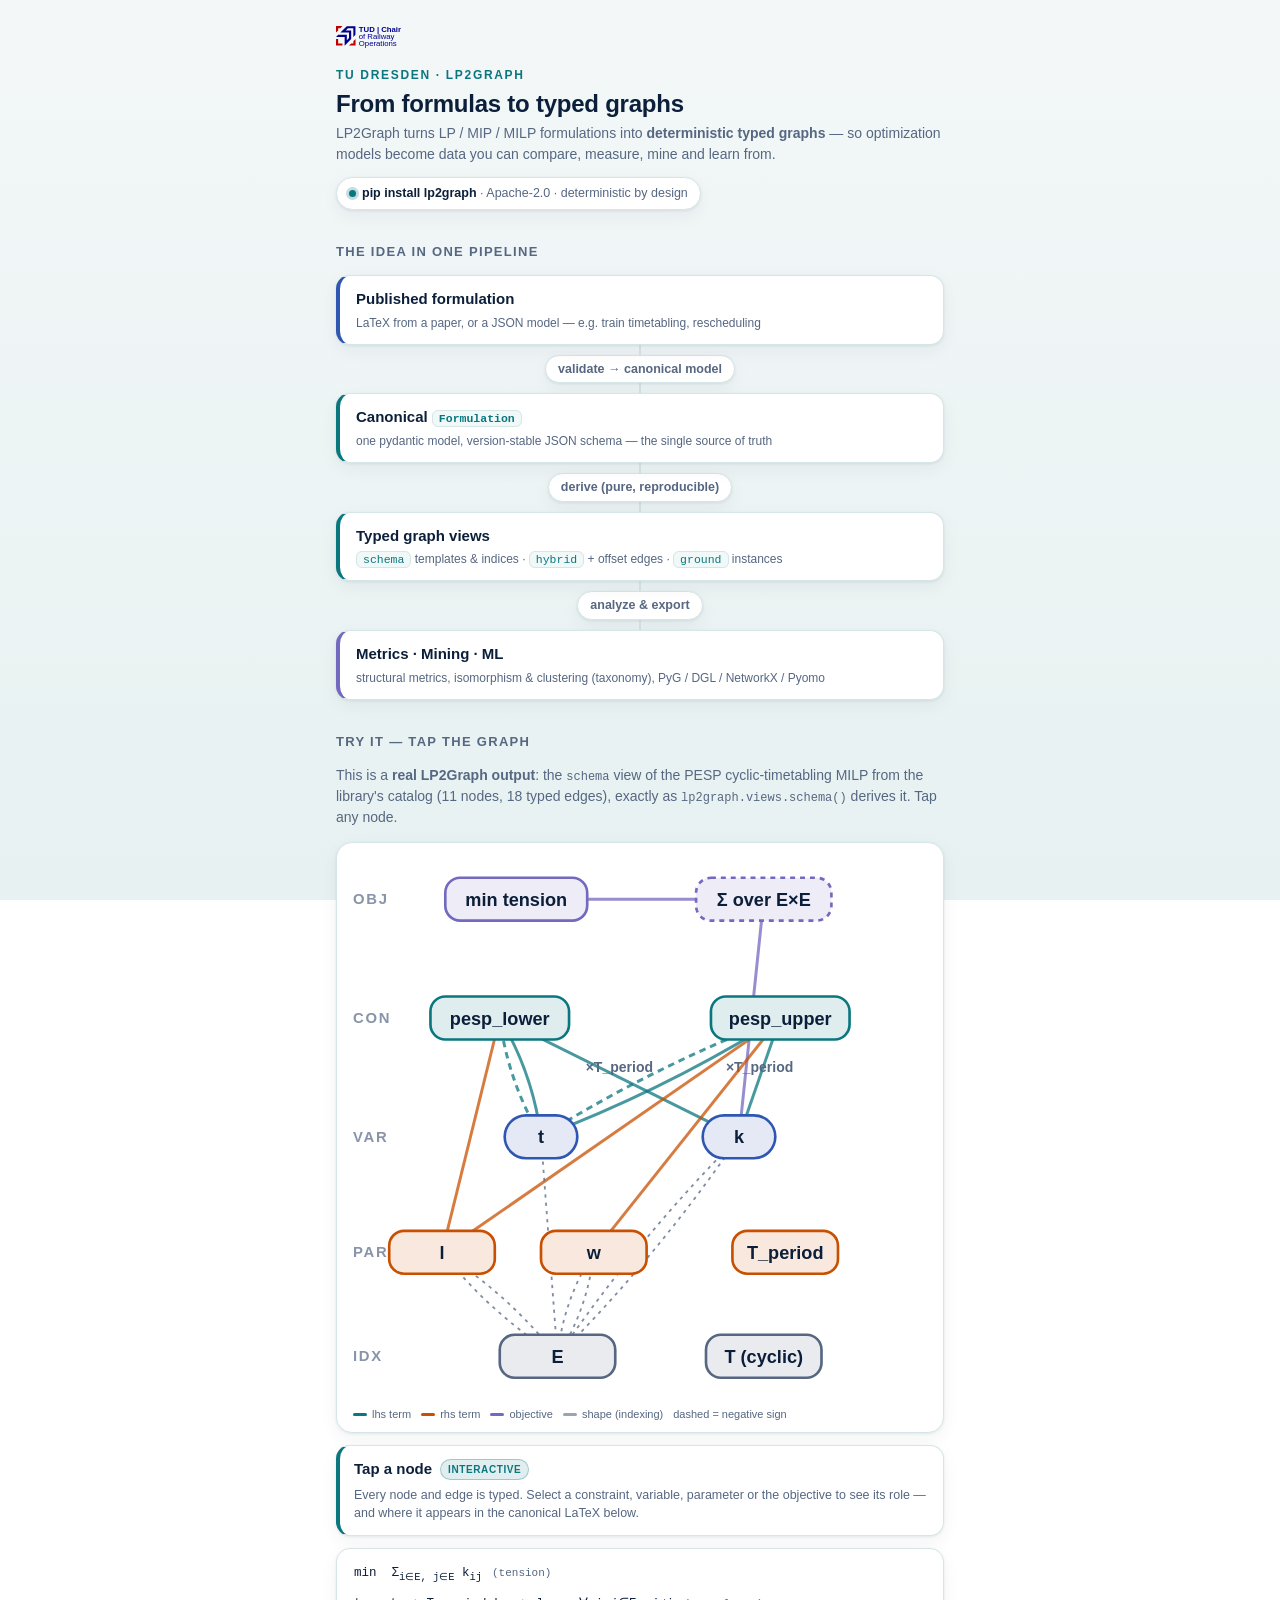
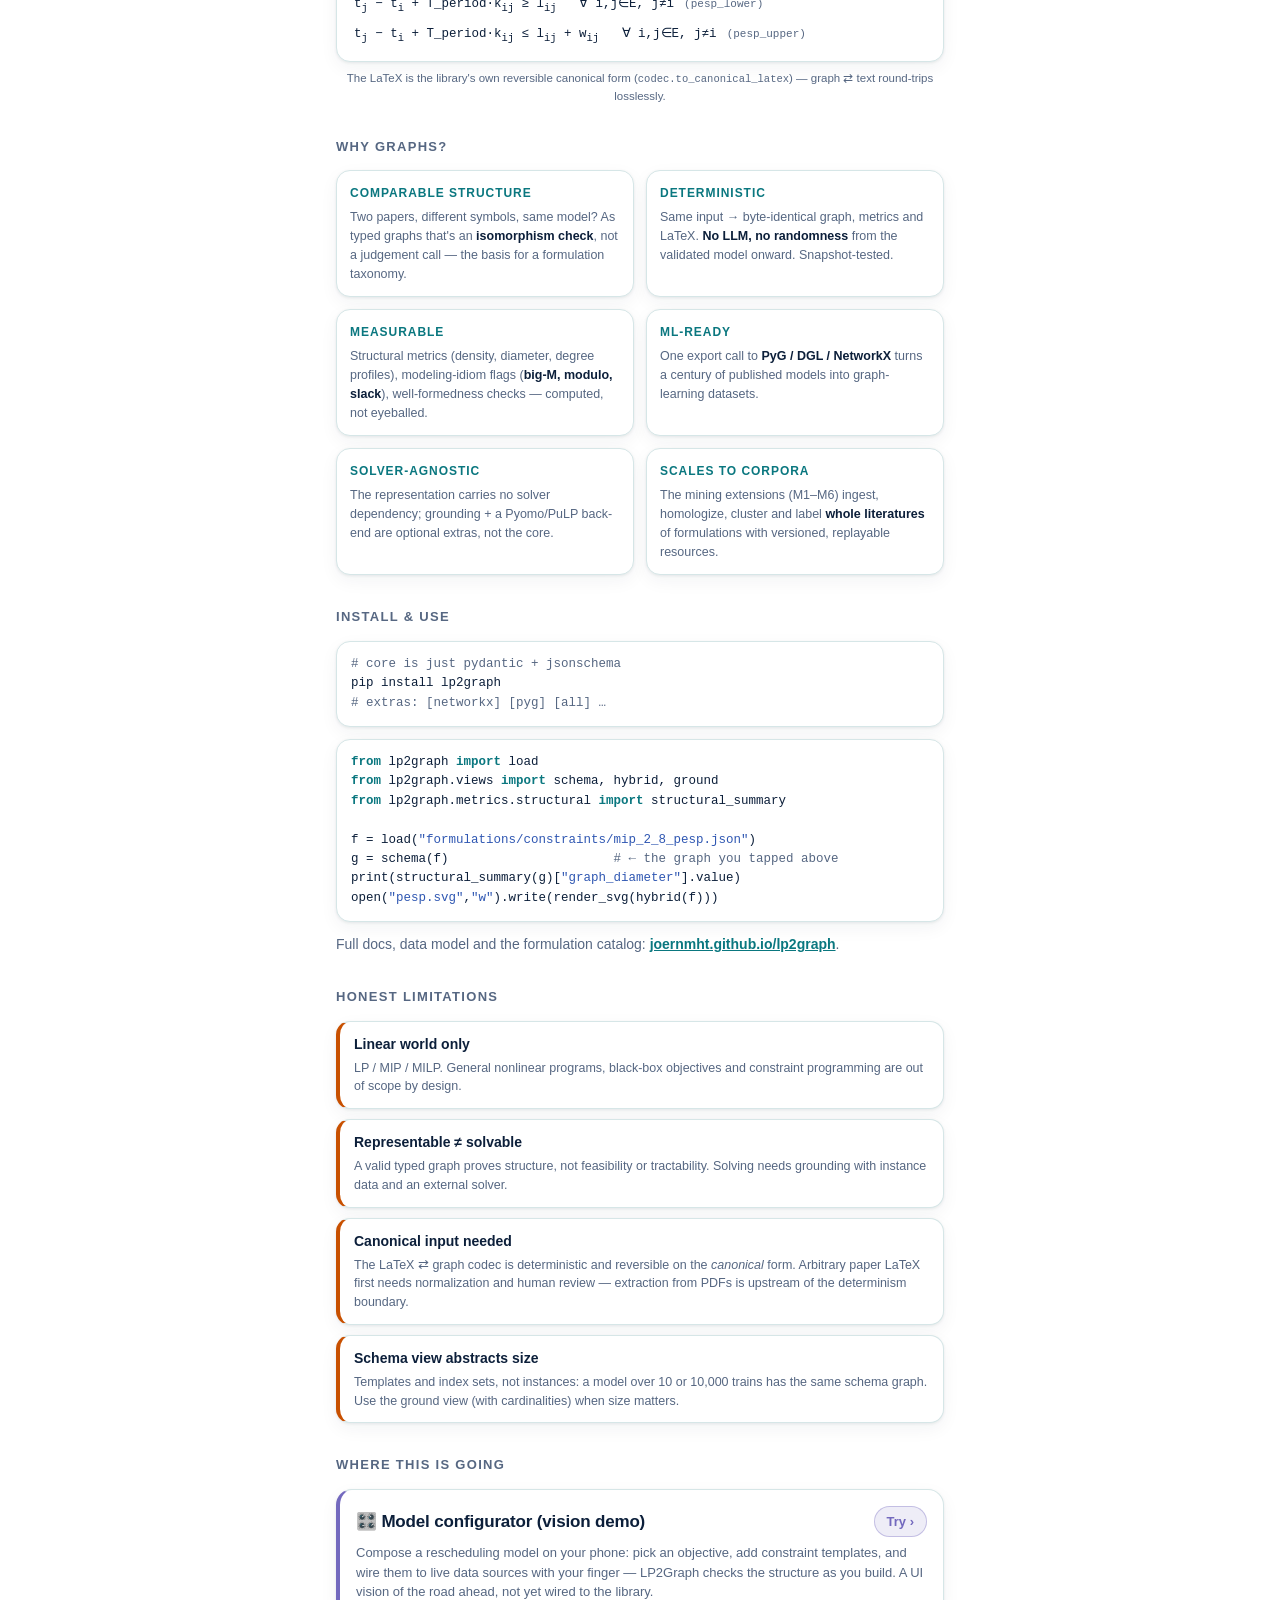
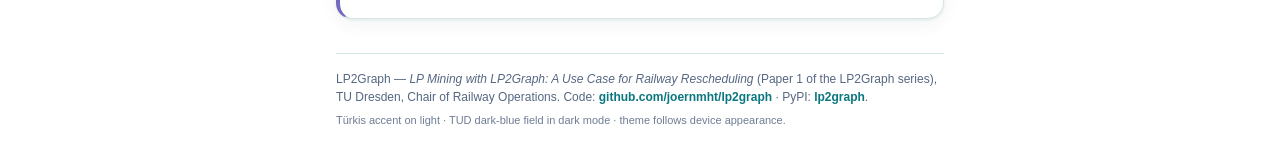
==== docs/demo/index.html @ ed6f0ab0 "docs: mobile demo pages — clickable typed-graph example + configurator vision demo - docs/demo/index" ====
<!DOCTYPE html>
<html lang="en">
<head>
<meta charset="utf-8">
<meta name="viewport" content="width=device-width, initial-scale=1, viewport-fit=cover">
<meta name="color-scheme" content="light dark">
<meta name="theme-color" content="#f3f7f8" media="(prefers-color-scheme: light)">
<meta name="theme-color" content="#00103a" media="(prefers-color-scheme: dark)">
<title>LP2Graph — from formulas to typed graphs</title>
<meta name="description" content="Why represent LP/MILP formulations as typed graphs — a clickable example, install &amp; usage, and honest limitations. TU Dresden, Chair of Railway Operations.">
<style>
  /* TUD Chair of Railway Operations — mobile design system (tud-mobile skill). */
  :root{
    --page1:#f3f7f8; --page2:#e7f1f1;
    --ink:#0c1f3a; --muted:#566782;
    --card:#ffffff; --card2:#f1f8f8; --line:#d6e6e7; --track:#e6f0f0;
    --accent:#0A777F; --accent2:#2F57B2; --good:#0A777F;
    --warn:#C85000; --bad:#D20F41; --tier3:#7369BE;
    --kpi1:#e6f4f4; --kpi2:#eef0fb;
    --shadow:0 1px 3px rgba(12,40,50,.08),0 6px 18px rgba(12,40,50,.05);
  }
  @media (prefers-color-scheme: dark){
    :root{
      --page1:#00103a; --page2:#001a55;
      --ink:#eaf1ff; --muted:#a0b4d8;
      --card:#0c2766; --card2:#10307c; --line:#2a4a92; --track:#001a55;
      --accent:#36b8bf; --accent2:#7aa2ff; --good:#36b8bf;
      --warn:#f0922e; --bad:#ff667e; --tier3:#a98bf0;
      --kpi1:#0c2a6e; --kpi2:#11306f;
      --shadow:0 1px 3px rgba(0,0,0,.4);
    }
    .brandlogo svg text, .brandlogo svg path{fill:#ffffff !important}
  }
  *{box-sizing:border-box;-webkit-tap-highlight-color:transparent}
  html,body{margin:0;padding:0}
  body{
    background:linear-gradient(180deg,var(--page1),var(--page2));
    background-attachment:fixed; color:var(--ink);
    font:16px/1.5 -apple-system,BlinkMacSystemFont,"Segoe UI",Roboto,Helvetica,Arial,sans-serif;
    padding:max(16px,env(safe-area-inset-top)) 16px calc(40px + env(safe-area-inset-bottom));
    max-width:640px;margin:0 auto;-webkit-font-smoothing:antialiased;
  }
  header{margin:6px 0 22px}
  .brandlogo{margin:2px 0 14px}
  .brandlogo svg{height:30px;width:auto;display:block}
  .eyebrow{font-size:12px;letter-spacing:.14em;text-transform:uppercase;color:var(--accent);font-weight:800}
  h1{font-size:24px;line-height:1.2;margin:6px 0 4px;font-weight:800;letter-spacing:-.01em}
  .sub{color:var(--muted);font-size:14px}
  .pill{display:inline-flex;align-items:center;gap:6px;margin-top:12px;background:var(--card);
    border:1px solid var(--line);border-radius:999px;padding:6px 12px;font-size:12.5px;color:var(--muted);box-shadow:var(--shadow)}
  .pill b{color:var(--ink);font-weight:700}
  .dot{width:7px;height:7px;border-radius:50%;background:var(--good);box-shadow:0 0 0 3px color-mix(in srgb,var(--good) 24%,transparent)}
  h2{font-size:13px;letter-spacing:.1em;text-transform:uppercase;color:var(--muted);margin:32px 0 14px;font-weight:700}
  p.lead{font-size:14px;color:var(--muted);margin:0 0 14px}

  /* pipeline flow */
  .flow{display:flex;flex-direction:column}
  .node{background:var(--card);border:1px solid var(--line);border-radius:14px;padding:12px 16px;
    display:flex;align-items:center;justify-content:space-between;gap:12px;box-shadow:var(--shadow);
    position:relative;z-index:2;border-left:4px solid var(--accent)}
  .node.start{border-left-color:var(--accent2)}
  .node.end{border-left-color:var(--tier3)}
  .node .nm{font-weight:700;font-size:15px}
  .node .ns{font-size:12px;color:var(--muted);margin-top:3px}
  .node code{background:var(--card2);border:1px solid var(--line);border-radius:6px;padding:1px 6px;
    font-size:11.5px;color:var(--accent)}
  .conn{position:relative;display:flex;flex-direction:column;align-items:center;gap:7px;padding:10px 0}
  .conn::before{content:"";position:absolute;top:-2px;bottom:-2px;left:50%;transform:translateX(-50%);width:2px;background:var(--line);z-index:0}
  .chip{position:relative;z-index:1;display:inline-flex;align-items:center;gap:6px;background:var(--card);
    border:1px solid var(--line);border-radius:999px;padding:4px 12px;font-size:12.5px;font-weight:700;color:var(--muted);box-shadow:var(--shadow)}

  /* interactive graph */
  .gwrap{background:var(--card);border:1px solid var(--line);border-radius:16px;box-shadow:var(--shadow);padding:10px 6px 4px}
  .gwrap svg{display:block;width:100%;height:auto;touch-action:manipulation}
  .gnode{cursor:pointer}
  .gnode rect,.gnode circle{transition:opacity .15s}
  .gnode text{font:700 11px -apple-system,BlinkMacSystemFont,"Segoe UI",Roboto,sans-serif;fill:var(--ink);pointer-events:none}
  .gedge{fill:none;transition:opacity .15s}
  .glabel{font:700 8.5px -apple-system,sans-serif;fill:var(--muted);pointer-events:none}
  .band{font:800 9px -apple-system,sans-serif;fill:var(--muted);letter-spacing:.12em;opacity:.7}
  .legend{display:flex;flex-wrap:wrap;gap:10px;padding:8px 10px 6px;font-size:11px;color:var(--muted)}
  .legend i{display:inline-block;width:14px;height:3px;border-radius:2px;vertical-align:middle;margin-right:5px}
  .detail{background:var(--card);border:1px solid var(--line);border-left:4px solid var(--accent);
    border-radius:14px;padding:12px 14px;box-shadow:var(--shadow);margin-top:12px;min-height:74px}
  .detail .dt{font-weight:800;font-size:15px;display:flex;gap:8px;align-items:center;flex-wrap:wrap}
  .detail .tag{font-size:10px;font-weight:800;text-transform:uppercase;letter-spacing:.06em;padding:2px 7px;border-radius:999px;
    color:var(--accent);background:color-mix(in srgb,var(--accent) 12%,transparent);border:1px solid color-mix(in srgb,var(--accent) 32%,transparent)}
  .detail .ds{font-size:12.5px;color:var(--muted);margin-top:5px}
  .detail ul{margin:8px 0 0;padding-left:18px;font-size:12px;color:var(--muted)}
  .detail li{margin:2px 0}
  .detail b{color:var(--ink)}

  /* latex block */
  .lx{background:var(--card);border:1px solid var(--line);border-radius:14px;box-shadow:var(--shadow);
    margin-top:12px;padding:10px 0;overflow-x:auto}
  .lx .ln{padding:5px 14px;font:12.5px/1.45 ui-monospace,SFMono-Regular,Menlo,Consolas,monospace;white-space:nowrap;color:var(--ink);
    border-left:3px solid transparent}
  .lx .ln .t{color:var(--muted);font-size:11px;margin-left:10px}
  .lx .ln.hl{background:color-mix(in srgb,var(--accent) 10%,transparent);border-left-color:var(--accent)}
  .hint{font-size:11.5px;color:var(--muted);margin-top:8px;text-align:center}

  /* cards */
  .cards{display:grid;grid-template-columns:1fr 1fr;gap:12px}
  .pcard{background:var(--card);border:1px solid var(--line);border-radius:14px;padding:13px;box-shadow:var(--shadow)}
  .pcard .h{font-size:12px;text-transform:uppercase;letter-spacing:.08em;color:var(--accent);font-weight:700}
  .pcard .s{font-size:12.5px;color:var(--muted);margin-top:6px}
  .pcard .s b{color:var(--ink)}

  /* code */
  pre{background:var(--card);border:1px solid var(--line);border-radius:14px;box-shadow:var(--shadow);
    padding:13px 14px;overflow-x:auto;font:12.5px/1.55 ui-monospace,SFMono-Regular,Menlo,Consolas,monospace;color:var(--ink);margin:0 0 12px}
  pre .c{color:var(--muted)} pre .k{color:var(--accent);font-weight:700} pre .s{color:var(--accent2)}

  /* limitations */
  .lim{background:var(--card);border:1px solid var(--line);border-left:4px solid var(--warn);
    border-radius:14px;padding:12px 14px;box-shadow:var(--shadow);margin-bottom:10px}
  .lim .lt{font-weight:800;font-size:14px}
  .lim .ls{font-size:12.5px;color:var(--muted);margin-top:4px}

  /* app link */
  a.app{display:block;text-decoration:none;color:inherit;background:var(--card);
    border:1px solid var(--line);border-left:4px solid var(--tier3);border-radius:16px;
    padding:16px;box-shadow:var(--shadow);transition:transform .08s ease}
  a.app:active{transform:scale(.985)}
  a.app .ah{display:flex;align-items:center;justify-content:space-between;gap:10px}
  a.app .at{font-size:17px;font-weight:800;letter-spacing:-.01em}
  a.app .go{flex:none;font-size:13px;font-weight:800;color:var(--tier3);
    background:color-mix(in srgb,var(--tier3) 12%,transparent);
    border:1px solid color-mix(in srgb,var(--tier3) 35%,transparent);
    border-radius:999px;padding:5px 12px;white-space:nowrap}
  a.app .as{font-size:13px;color:var(--muted);margin-top:6px}

  footer{margin-top:34px;padding-top:16px;border-top:1px solid var(--line);font-size:12px;color:var(--muted)}
  footer a{color:var(--accent);font-weight:700;text-decoration:none}
  .modenote{font-size:11px;color:var(--muted);margin-top:6px;opacity:.85}
</style>
</head>
<body>
<header>
  <div class="brandlogo" aria-label="TUD — Chair of Railway Operations">
    <svg viewBox="0 0 1014 321" xmlns="http://www.w3.org/2000/svg" role="img"><g transform="translate(-1485 -585)"><text fill="#00008C" font-family="Arial,Arial_MSFontService,sans-serif" font-weight="700" font-size="83" transform="matrix(1 0 0 1 1728.92 690)">TUD | Chair</text><text fill="#00008C" font-family="Arial,Arial_MSFontService,sans-serif" font-weight="400" font-size="83" transform="matrix(1 0 0 1 1728.92 763)">o</text><text fill="#00008C" font-family="Arial,Arial_MSFontService,sans-serif" font-weight="400" font-size="83" transform="matrix(1 0 0 1 1774.75 763)">f</text><text fill="#00008C" font-family="Arial,Arial_MSFontService,sans-serif" font-weight="400" font-size="83" transform="matrix(1 0 0 1 1820.59 763)">Railway </text><text fill="#00008C" font-family="Arial,Arial_MSFontService,sans-serif" font-weight="400" font-size="83" transform="matrix(1 0 0 1 1728.92 837)">Operations</text><path d="M1600.51 630 1693 630 1693 722.49 1670.62 744.874 1670.62 674.888 1670.62 674.888 1670.62 651.685 1670.62 651.685 1647.41 651.685 1612.6 651.685 1589.4 674.876 1589.4 674.888 1647.41 674.888 1647.41 768.077 1577.49 838 1577.49 745.511 1485 745.511 1508.77 721.74 1601.01 721.74 1601.01 779.747 1601.02 779.747 1624.21 756.556 1624.21 721.74 1624.21 698.536 1624.21 698.536 1601.01 698.536 1601.01 698.536 1531.97 698.536Z" fill="#00008C" fill-rule="evenodd"/><path d="M1485 628 1554 628 1530.99 651.345 1508.01 651.345 1508.01 674.655 1485 698Z" fill="#C00000" fill-rule="evenodd"/><path d="M1485 768 1508.01 768 1508.01 813.988 1554 813.988 1554 837 1485 837Z" fill="#C00000" fill-rule="evenodd"/><path d="M1694 768 1694 837 1624 837 1647.32 814.012 1670.65 814.012 1670.65 791.012Z" fill="#C00000" fill-rule="evenodd"/></g></svg>
  </div>
  <div class="eyebrow">TU Dresden · LP2Graph</div>
  <h1>From formulas to typed graphs</h1>
  <div class="sub">LP2Graph turns LP / MIP / MILP formulations into <b>deterministic typed graphs</b> — so optimization models become data you can compare, measure, mine and learn from.</div>
  <div class="pill"><span class="dot"></span><span><b>pip install lp2graph</b> · Apache-2.0 · deterministic by design</span></div>
</header>

<h2>The idea in one pipeline</h2>
<div class="flow">
  <div class="node start"><div><div class="nm">Published formulation</div><div class="ns">LaTeX from a paper, or a JSON model — e.g. train timetabling, rescheduling</div></div></div>
  <div class="conn"><span class="chip">validate → canonical model</span></div>
  <div class="node"><div><div class="nm">Canonical <code>Formulation</code></div><div class="ns">one pydantic model, version-stable JSON schema — the single source of truth</div></div></div>
  <div class="conn"><span class="chip">derive (pure, reproducible)</span></div>
  <div class="node"><div><div class="nm">Typed graph views</div><div class="ns"><code>schema</code> templates &amp; indices · <code>hybrid</code> + offset edges · <code>ground</code> instances</div></div></div>
  <div class="conn"><span class="chip">analyze &amp; export</span></div>
  <div class="node end"><div><div class="nm">Metrics · Mining · ML</div><div class="ns">structural metrics, isomorphism &amp; clustering (taxonomy), PyG / DGL / NetworkX / Pyomo</div></div></div>
</div>

<h2>Try it — tap the graph</h2>
<p class="lead">This is a <b>real LP2Graph output</b>: the <code style="font-size:12px">schema</code> view of the PESP cyclic-timetabling MILP from the library's catalog (11 nodes, 18 typed edges), exactly as <code style="font-size:12px">lp2graph.views.schema()</code> derives it. Tap any node.</p>
<div class="gwrap">
  <svg id="g" viewBox="0 0 360 330" role="img" aria-label="Typed graph of the PESP formulation"></svg>
  <div class="legend">
    <span><i style="background:var(--accent)"></i>lhs term</span>
    <span><i style="background:var(--warn)"></i>rhs term</span>
    <span><i style="background:var(--tier3)"></i>objective</span>
    <span><i style="background:var(--muted);opacity:.6"></i>shape (indexing)</span>
    <span>dashed = negative sign</span>
  </div>
</div>
<div class="detail" id="detail">
  <div class="dt">Tap a node <span class="tag">interactive</span></div>
  <div class="ds">Every node and edge is typed. Select a constraint, variable, parameter or the objective to see its role — and where it appears in the canonical LaTeX below.</div>
</div>
<div class="lx" id="lx"></div>
<div class="hint">The LaTeX is the library's own reversible canonical form (<code style="font-size:10.5px">codec.to_canonical_latex</code>) — graph ⇄ text round-trips losslessly.</div>

<h2>Why graphs?</h2>
<div class="cards">
  <div class="pcard"><div class="h">Comparable structure</div><div class="s">Two papers, different symbols, same model? As typed graphs that's an <b>isomorphism check</b>, not a judgement call — the basis for a formulation taxonomy.</div></div>
  <div class="pcard"><div class="h">Deterministic</div><div class="s">Same input → byte-identical graph, metrics and LaTeX. <b>No LLM, no randomness</b> from the validated model onward. Snapshot-tested.</div></div>
  <div class="pcard"><div class="h">Measurable</div><div class="s">Structural metrics (density, diameter, degree profiles), modeling-idiom flags (<b>big-M, modulo, slack</b>), well-formedness checks — computed, not eyeballed.</div></div>
  <div class="pcard"><div class="h">ML-ready</div><div class="s">One export call to <b>PyG / DGL / NetworkX</b> turns a century of published models into graph-learning datasets.</div></div>
  <div class="pcard"><div class="h">Solver-agnostic</div><div class="s">The representation carries no solver dependency; grounding + a Pyomo/PuLP back-end are optional extras, not the core.</div></div>
  <div class="pcard"><div class="h">Scales to corpora</div><div class="s">The mining extensions (M1–M6) ingest, homologize, cluster and label <b>whole literatures</b> of formulations with versioned, replayable resources.</div></div>
</div>

<h2>Install &amp; use</h2>
<pre><span class="c"># core is just pydantic + jsonschema</span>
pip install lp2graph
<span class="c"># extras: [networkx] [pyg] [all] …</span></pre>
<pre><span class="k">from</span> lp2graph <span class="k">import</span> load
<span class="k">from</span> lp2graph.views <span class="k">import</span> schema, hybrid, ground
<span class="k">from</span> lp2graph.metrics.structural <span class="k">import</span> structural_summary

f = load(<span class="s">"formulations/constraints/mip_2_8_pesp.json"</span>)
g = schema(f)                      <span class="c"># ← the graph you tapped above</span>
print(structural_summary(g)[<span class="s">"graph_diameter"</span>].value)
open(<span class="s">"pesp.svg"</span>,<span class="s">"w"</span>).write(render_svg(hybrid(f)))</pre>
<p class="lead">Full docs, data model and the formulation catalog: <a href="https://joernmht.github.io/lp2graph/" style="color:var(--accent);font-weight:700">joernmht.github.io/lp2graph</a>.</p>

<h2>Honest limitations</h2>
<div class="lim"><div class="lt">Linear world only</div><div class="ls">LP / MIP / MILP. General nonlinear programs, black-box objectives and constraint programming are out of scope by design.</div></div>
<div class="lim"><div class="lt">Representable ≠ solvable</div><div class="ls">A valid typed graph proves structure, not feasibility or tractability. Solving needs grounding with instance data and an external solver.</div></div>
<div class="lim"><div class="lt">Canonical input needed</div><div class="ls">The LaTeX ⇄ graph codec is deterministic and reversible on the <i>canonical</i> form. Arbitrary paper LaTeX first needs normalization and human review — extraction from PDFs is upstream of the determinism boundary.</div></div>
<div class="lim"><div class="lt">Schema view abstracts size</div><div class="ls">Templates and index sets, not instances: a model over 10 or 10,000 trains has the same schema graph. Use the ground view (with cardinalities) when size matters.</div></div>

<h2>Where this is going</h2>
<a class="app" href="configurator.html">
  <div class="ah"><div class="at">🎛️ Model configurator (vision demo)</div><div class="go">Try ›</div></div>
  <div class="as">Compose a rescheduling model on your phone: pick an objective, add constraint templates, and wire them to live data sources with your finger — LP2Graph checks the structure as you build. A UI vision of the road ahead, not yet wired to the library.</div>
</a>

<footer>
  <span>LP2Graph — <i>LP Mining with LP2Graph: A Use Case for Railway Rescheduling</i> (Paper 1 of the LP2Graph series), TU Dresden, Chair of Railway Operations. Code: <a href="https://github.com/joernmht/lp2graph">github.com/joernmht/lp2graph</a> · PyPI: <a href="https://pypi.org/project/lp2graph/">lp2graph</a>.</span>
  <div class="modenote">Türkis accent on light · TUD dark-blue field in dark mode · theme follows device appearance.</div>
</footer>

<script>
(function(){
/* Real lp2graph schema-view graph of formulations/constraints/mip_2_8_pesp.json
   (derived with lp2graph.views.schema — node ids, classes, subtypes and edge
   roles are verbatim library output; only x/y layout is added for display). */
const G = {
 nodes:[
  {id:"objective:0",cls:"objective",sub:"min",lab:"min tension",x:105,y:28,d:"Objective: minimize the sum of period-wrap counters k (timetable tension).",lx:[0]},
  {id:"op:objective:0/obj[0]/sum",cls:"operator",sub:"sum",lab:"Σ over E×E",x:255,y:28,d:"Aggregation operator: the objective sums k over all event pairs (i,j).",lx:[0]},
  {id:"constraint:pesp_lower",cls:"constraint",sub:"modulo",lab:"pesp_lower",x:95,y:100,d:"Lower bound on the cyclic offset: t_j − t_i + T·k_ij ≥ l_ij, ∀ i≠j.",lx:[1]},
  {id:"constraint:pesp_upper",cls:"constraint",sub:"modulo",lab:"pesp_upper",x:265,y:100,d:"Upper bound on the cyclic offset (lower + tolerance window), ∀ i≠j.",lx:[2]},
  {id:"var:t",cls:"variable",sub:"non_negative",lab:"t",x:120,y:172,d:"Event time within the period (primary decision variable, indexed by E).",lx:[1,2]},
  {id:"var:k",cls:"variable",sub:"integer",lab:"k",x:240,y:172,d:"Period wrap counter (auxiliary integer variable, indexed by E×E).",lx:[0,1,2]},
  {id:"param:l",cls:"parameter",sub:"matrix",lab:"l",x:60,y:242,d:"Lower offset target between event pairs (data, E×E matrix).",lx:[1,2]},
  {id:"param:w",cls:"parameter",sub:"matrix",lab:"w",x:152,y:242,d:"Tolerance window width between event pairs (data, E×E matrix).",lx:[2]},
  {id:"param:T_period",cls:"parameter",sub:"scalar",lab:"T_period",x:268,y:242,d:"Period length (scalar data, e.g. 60 min for an hourly timetable).",lx:[1,2]},
  {id:"index:E",cls:"index",sub:"set",lab:"E",x:130,y:305,d:"Index set: events (arrivals/departures) scheduled within the period.",lx:[0,1,2]},
  {id:"index:T",cls:"index",sub:"cyclic",lab:"T (cyclic)",x:255,y:305,d:"Cyclic time index — structural: it marks the period as wrap-around; it appears in the graph, not as a symbol in the LaTeX.",lx:[]}
 ],
 edges:[
  {s:"objective:0",t:"op:objective:0/obj[0]/sum",r:"objective"},
  {s:"op:objective:0/obj[0]/sum",t:"var:k",r:"objective"},
  {s:"constraint:pesp_lower",t:"var:t",r:"lhs",sign:1},
  {s:"constraint:pesp_lower",t:"var:t",r:"lhs",sign:-1},
  {s:"constraint:pesp_lower",t:"var:k",r:"lhs",sign:1,coef:"T_period"},
  {s:"constraint:pesp_lower",t:"param:l",r:"rhs",sign:1},
  {s:"constraint:pesp_upper",t:"var:t",r:"lhs",sign:1},
  {s:"constraint:pesp_upper",t:"var:t",r:"lhs",sign:-1},
  {s:"constraint:pesp_upper",t:"var:k",r:"lhs",sign:1,coef:"T_period"},
  {s:"constraint:pesp_upper",t:"param:l",r:"rhs",sign:1},
  {s:"constraint:pesp_upper",t:"param:w",r:"rhs",sign:1},
  {s:"var:t",t:"index:E",r:"shape"},
  {s:"var:k",t:"index:E",r:"shape"},
  {s:"var:k",t:"index:E",r:"shape"},
  {s:"param:l",t:"index:E",r:"shape"},
  {s:"param:l",t:"index:E",r:"shape"},
  {s:"param:w",t:"index:E",r:"shape"},
  {s:"param:w",t:"index:E",r:"shape"}
 ]
};
const LX = [
 {html:"min&nbsp; Σ<sub>i∈E, j∈E</sub> k<sub>ij</sub>", tag:"tension"},
 {html:"t<sub>j</sub> − t<sub>i</sub> + T_period·k<sub>ij</sub> ≥ l<sub>ij</sub> &nbsp;&nbsp;∀ i,j∈E, j≠i", tag:"pesp_lower"},
 {html:"t<sub>j</sub> − t<sub>i</sub> + T_period·k<sub>ij</sub> ≤ l<sub>ij</sub> + w<sub>ij</sub> &nbsp;&nbsp;∀ i,j∈E, j≠i", tag:"pesp_upper"}
];
const ROLE = {lhs:"var(--accent)", rhs:"var(--warn)", objective:"var(--tier3)", shape:"var(--muted)"};
const CLS  = {objective:"var(--tier3)", operator:"var(--tier3)", constraint:"var(--accent)",
              variable:"var(--accent2)", parameter:"var(--warn)", index:"var(--muted)"};
const W = {objective:86,operator:82,constraint:84,variable:44,parameter:64,index:70};
const svg = document.getElementById('g');
const NS = "http://www.w3.org/2000/svg";
const pos = Object.fromEntries(G.nodes.map(n=>[n.id,n]));
function el(t,a){const e=document.createElementNS(NS,t);for(const k in a)e.setAttribute(k,a[k]);return e;}

/* band labels */
[["OBJ",28],["CON",100],["VAR",172],["PAR",242],["IDX",305]].forEach(([t,y])=>{
  const b=el('text',{x:6,y:y+3,class:'band'});b.textContent=t;svg.appendChild(b);
});

/* edges (parallel edges curved apart) */
const seen={};
const edgeEls=[];
G.edges.forEach(ed=>{
  const key=ed.s+"|"+ed.t, k=(seen[key]=(seen[key]||0)+1);
  const a=pos[ed.s], b=pos[ed.t];
  const mx=(a.x+b.x)/2, my=(a.y+b.y)/2;
  const dx=b.x-a.x, dy=b.y-a.y, L=Math.hypot(dx,dy)||1;
  const n=G.edges.filter(e=>e.s+"|"+e.t===key).length;
  const o=(k-(n+1)/2)*16;
  const cx=mx-dy/L*o, cy=my+dx/L*o;
  const p=el('path',{d:`M${a.x},${a.y} Q${cx},${cy} ${b.x},${b.y}`,class:'gedge',
    stroke:ROLE[ed.r],'stroke-width':ed.r==='shape'?1.1:1.8,
    'stroke-dasharray':ed.sign===-1?'4 3':(ed.r==='shape'?'2 3':'none'),opacity:.75});
  svg.appendChild(p);edgeEls.push({el:p,ed});
  if(ed.coef){const t=el('text',{x:cx,y:cy-3,class:'glabel','text-anchor':'middle'});t.textContent='×'+ed.coef;svg.appendChild(t);}
});

/* nodes */
const nodeEls={};
G.nodes.forEach(n=>{
  const g=el('g',{class:'gnode',tabindex:0,role:'button','aria-label':n.lab});
  const w=W[n.cls]||70,h=26;
  const r=el('rect',{x:n.x-w/2,y:n.y-h/2,width:w,height:h,rx:n.cls==='variable'?13:9,
    fill:'color-mix(in srgb,'+CLS[n.cls]+' 13%, var(--card))',stroke:CLS[n.cls],
    'stroke-width':1.6,'stroke-dasharray':n.cls==='operator'?'3 3':'none'});
  const t=el('text',{x:n.x,y:n.y+4,'text-anchor':'middle'});t.textContent=n.lab;
  g.appendChild(r);g.appendChild(t);svg.appendChild(g);nodeEls[n.id]={g,r,n};
  g.addEventListener('click',ev=>{ev.stopPropagation();select(n.id);});
  g.addEventListener('keydown',ev=>{if(ev.key==='Enter'||ev.key===' ')select(n.id);});
});

/* latex block */
const lx=document.getElementById('lx');
lx.innerHTML=LX.map((l,i)=>`<div class="ln" id="lxl${i}">${l.html}<span class="t">(${l.tag})</span></div>`).join('');

const detail=document.getElementById('detail');
let cur=null;
function select(id){
  if(cur===id){return clear();}
  cur=id;const n=pos[id];
  for(const nid in nodeEls){nodeEls[nid].g.style.opacity=(nid===id)?1:0.35;nodeEls[nid].r.setAttribute('stroke-width',nid===id?3:1.6);}
  edgeEls.forEach(({el,ed})=>{const on=(ed.s===id||ed.t===id);el.style.opacity=on?1:0.12;el.setAttribute('stroke-width',on?(ed.r==='shape'?1.8:2.6):(ed.r==='shape'?1.1:1.8));});
  const inc=G.edges.filter(e=>e.s===id||e.t===id);
  const li=inc.map(e=>{
    const other=e.s===id?e.t:e.s, dir=e.s===id?'→':'←';
    const bits=[e.r]; if(e.sign===-1)bits.push('sign −'); if(e.coef)bits.push('coef '+e.coef);
    return `<li>${dir} <b>${pos[other].lab}</b> <span>(${bits.join(', ')})</span></li>`;}).join('');
  detail.style.borderLeftColor=CLS[n.cls];
  detail.innerHTML=`<div class="dt">${n.lab} <span class="tag" style="color:${CLS[n.cls]};border-color:color-mix(in srgb,${CLS[n.cls]} 32%,transparent);background:color-mix(in srgb,${CLS[n.cls]} 12%,transparent)">${n.cls} · ${n.sub}</span></div>
    <div class="ds">${n.d}</div><ul>${li}</ul>`;
  LX.forEach((_,i)=>document.getElementById('lxl'+i).classList.toggle('hl',n.lx.includes(i)));
}
function clear(){cur=null;
  for(const nid in nodeEls){nodeEls[nid].g.style.opacity=1;nodeEls[nid].r.setAttribute('stroke-width',1.6);}
  edgeEls.forEach(({el,ed})=>{el.style.opacity=.75;el.setAttribute('stroke-width',ed.r==='shape'?1.1:1.8);});
  LX.forEach((_,i)=>document.getElementById('lxl'+i).classList.remove('hl'));
  detail.style.borderLeftColor='var(--accent)';
  detail.innerHTML=`<div class="dt">Tap a node <span class="tag">interactive</span></div>
   <div class="ds">Every node and edge is typed. Select a constraint, variable, parameter or the objective to see its role — and where it appears in the canonical LaTeX below.</div>`;
}
svg.addEventListener('click',clear);
})();
</script>
</body>
</html>
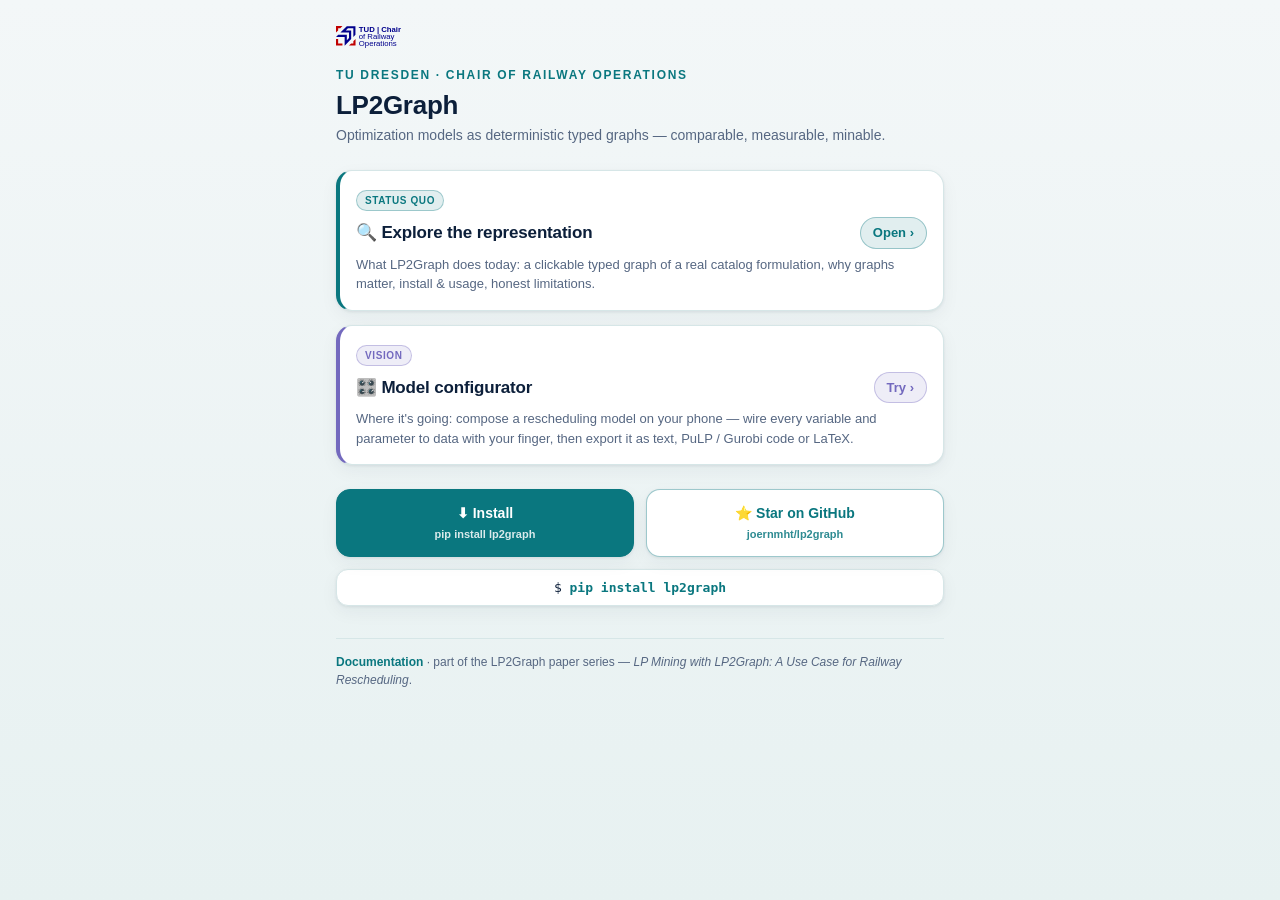
==== commit 414fe309: "docs(demo): landing hub, soft-fit wiring, model export (desc/PuLP/Gurobi/LaTeX) - docs/demo/index.ht" ====
--- a/docs/demo/index.html
+++ b/docs/demo/index.html
@@ -6,27 +6,22 @@
 <meta name="color-scheme" content="light dark">
 <meta name="theme-color" content="#f3f7f8" media="(prefers-color-scheme: light)">
 <meta name="theme-color" content="#00103a" media="(prefers-color-scheme: dark)">
-<title>LP2Graph — from formulas to typed graphs</title>
-<meta name="description" content="Why represent LP/MILP formulations as typed graphs — a clickable example, install &amp; usage, and honest limitations. TU Dresden, Chair of Railway Operations.">
+<title>LP2Graph — demo</title>
+<meta name="description" content="LP2Graph demo hub: explore the typed-graph representation (status quo) and the model configurator (vision). TU Dresden, Chair of Railway Operations.">
 <style>
-  /* TUD Chair of Railway Operations — mobile design system (tud-mobile skill). */
   :root{
     --page1:#f3f7f8; --page2:#e7f1f1;
     --ink:#0c1f3a; --muted:#566782;
-    --card:#ffffff; --card2:#f1f8f8; --line:#d6e6e7; --track:#e6f0f0;
-    --accent:#0A777F; --accent2:#2F57B2; --good:#0A777F;
-    --warn:#C85000; --bad:#D20F41; --tier3:#7369BE;
-    --kpi1:#e6f4f4; --kpi2:#eef0fb;
+    --card:#ffffff; --line:#d6e6e7;
+    --accent:#0A777F; --accent2:#2F57B2; --tier3:#7369BE; --warn:#C85000;
     --shadow:0 1px 3px rgba(12,40,50,.08),0 6px 18px rgba(12,40,50,.05);
   }
   @media (prefers-color-scheme: dark){
     :root{
       --page1:#00103a; --page2:#001a55;
       --ink:#eaf1ff; --muted:#a0b4d8;
-      --card:#0c2766; --card2:#10307c; --line:#2a4a92; --track:#001a55;
-      --accent:#36b8bf; --accent2:#7aa2ff; --good:#36b8bf;
-      --warn:#f0922e; --bad:#ff667e; --tier3:#a98bf0;
-      --kpi1:#0c2a6e; --kpi2:#11306f;
+      --card:#0c2766; --line:#2a4a92;
+      --accent:#36b8bf; --accent2:#7aa2ff; --tier3:#a98bf0; --warn:#f0922e;
       --shadow:0 1px 3px rgba(0,0,0,.4);
     }
     .brandlogo svg text, .brandlogo svg path{fill:#ffffff !important}
@@ -40,99 +35,46 @@
     padding:max(16px,env(safe-area-inset-top)) 16px calc(40px + env(safe-area-inset-bottom));
     max-width:640px;margin:0 auto;-webkit-font-smoothing:antialiased;
   }
-  header{margin:6px 0 22px}
+  header{margin:6px 0 24px}
   .brandlogo{margin:2px 0 14px}
   .brandlogo svg{height:30px;width:auto;display:block}
   .eyebrow{font-size:12px;letter-spacing:.14em;text-transform:uppercase;color:var(--accent);font-weight:800}
-  h1{font-size:24px;line-height:1.2;margin:6px 0 4px;font-weight:800;letter-spacing:-.01em}
+  h1{font-size:26px;line-height:1.2;margin:6px 0 4px;font-weight:800;letter-spacing:-.01em}
   .sub{color:var(--muted);font-size:14px}
-  .pill{display:inline-flex;align-items:center;gap:6px;margin-top:12px;background:var(--card);
-    border:1px solid var(--line);border-radius:999px;padding:6px 12px;font-size:12.5px;color:var(--muted);box-shadow:var(--shadow)}
-  .pill b{color:var(--ink);font-weight:700}
-  .dot{width:7px;height:7px;border-radius:50%;background:var(--good);box-shadow:0 0 0 3px color-mix(in srgb,var(--good) 24%,transparent)}
-  h2{font-size:13px;letter-spacing:.1em;text-transform:uppercase;color:var(--muted);margin:32px 0 14px;font-weight:700}
-  p.lead{font-size:14px;color:var(--muted);margin:0 0 14px}
 
-  /* pipeline flow */
-  .flow{display:flex;flex-direction:column}
-  .node{background:var(--card);border:1px solid var(--line);border-radius:14px;padding:12px 16px;
-    display:flex;align-items:center;justify-content:space-between;gap:12px;box-shadow:var(--shadow);
-    position:relative;z-index:2;border-left:4px solid var(--accent)}
-  .node.start{border-left-color:var(--accent2)}
-  .node.end{border-left-color:var(--tier3)}
-  .node .nm{font-weight:700;font-size:15px}
-  .node .ns{font-size:12px;color:var(--muted);margin-top:3px}
-  .node code{background:var(--card2);border:1px solid var(--line);border-radius:6px;padding:1px 6px;
-    font-size:11.5px;color:var(--accent)}
-  .conn{position:relative;display:flex;flex-direction:column;align-items:center;gap:7px;padding:10px 0}
-  .conn::before{content:"";position:absolute;top:-2px;bottom:-2px;left:50%;transform:translateX(-50%);width:2px;background:var(--line);z-index:0}
-  .chip{position:relative;z-index:1;display:inline-flex;align-items:center;gap:6px;background:var(--card);
-    border:1px solid var(--line);border-radius:999px;padding:4px 12px;font-size:12.5px;font-weight:700;color:var(--muted);box-shadow:var(--shadow)}
-
-  /* interactive graph */
-  .gwrap{background:var(--card);border:1px solid var(--line);border-radius:16px;box-shadow:var(--shadow);padding:10px 6px 4px}
-  .gwrap svg{display:block;width:100%;height:auto;touch-action:manipulation}
-  .gnode{cursor:pointer}
-  .gnode rect,.gnode circle{transition:opacity .15s}
-  .gnode text{font:700 11px -apple-system,BlinkMacSystemFont,"Segoe UI",Roboto,sans-serif;fill:var(--ink);pointer-events:none}
-  .gedge{fill:none;transition:opacity .15s}
-  .glabel{font:700 8.5px -apple-system,sans-serif;fill:var(--muted);pointer-events:none}
-  .band{font:800 9px -apple-system,sans-serif;fill:var(--muted);letter-spacing:.12em;opacity:.7}
-  .legend{display:flex;flex-wrap:wrap;gap:10px;padding:8px 10px 6px;font-size:11px;color:var(--muted)}
-  .legend i{display:inline-block;width:14px;height:3px;border-radius:2px;vertical-align:middle;margin-right:5px}
-  .detail{background:var(--card);border:1px solid var(--line);border-left:4px solid var(--accent);
-    border-radius:14px;padding:12px 14px;box-shadow:var(--shadow);margin-top:12px;min-height:74px}
-  .detail .dt{font-weight:800;font-size:15px;display:flex;gap:8px;align-items:center;flex-wrap:wrap}
-  .detail .tag{font-size:10px;font-weight:800;text-transform:uppercase;letter-spacing:.06em;padding:2px 7px;border-radius:999px;
-    color:var(--accent);background:color-mix(in srgb,var(--accent) 12%,transparent);border:1px solid color-mix(in srgb,var(--accent) 32%,transparent)}
-  .detail .ds{font-size:12.5px;color:var(--muted);margin-top:5px}
-  .detail ul{margin:8px 0 0;padding-left:18px;font-size:12px;color:var(--muted)}
-  .detail li{margin:2px 0}
-  .detail b{color:var(--ink)}
-
-  /* latex block */
-  .lx{background:var(--card);border:1px solid var(--line);border-radius:14px;box-shadow:var(--shadow);
-    margin-top:12px;padding:10px 0;overflow-x:auto}
-  .lx .ln{padding:5px 14px;font:12.5px/1.45 ui-monospace,SFMono-Regular,Menlo,Consolas,monospace;white-space:nowrap;color:var(--ink);
-    border-left:3px solid transparent}
-  .lx .ln .t{color:var(--muted);font-size:11px;margin-left:10px}
-  .lx .ln.hl{background:color-mix(in srgb,var(--accent) 10%,transparent);border-left-color:var(--accent)}
-  .hint{font-size:11.5px;color:var(--muted);margin-top:8px;text-align:center}
-
-  /* cards */
-  .cards{display:grid;grid-template-columns:1fr 1fr;gap:12px}
-  .pcard{background:var(--card);border:1px solid var(--line);border-radius:14px;padding:13px;box-shadow:var(--shadow)}
-  .pcard .h{font-size:12px;text-transform:uppercase;letter-spacing:.08em;color:var(--accent);font-weight:700}
-  .pcard .s{font-size:12.5px;color:var(--muted);margin-top:6px}
-  .pcard .s b{color:var(--ink)}
-
-  /* code */
-  pre{background:var(--card);border:1px solid var(--line);border-radius:14px;box-shadow:var(--shadow);
-    padding:13px 14px;overflow-x:auto;font:12.5px/1.55 ui-monospace,SFMono-Regular,Menlo,Consolas,monospace;color:var(--ink);margin:0 0 12px}
-  pre .c{color:var(--muted)} pre .k{color:var(--accent);font-weight:700} pre .s{color:var(--accent2)}
-
-  /* limitations */
-  .lim{background:var(--card);border:1px solid var(--line);border-left:4px solid var(--warn);
-    border-radius:14px;padding:12px 14px;box-shadow:var(--shadow);margin-bottom:10px}
-  .lim .lt{font-weight:800;font-size:14px}
-  .lim .ls{font-size:12.5px;color:var(--muted);margin-top:4px}
-
-  /* app link */
+  .apps{display:flex;flex-direction:column;gap:14px;margin-top:22px}
   a.app{display:block;text-decoration:none;color:inherit;background:var(--card);
-    border:1px solid var(--line);border-left:4px solid var(--tier3);border-radius:16px;
+    border:1px solid var(--line);border-left:4px solid var(--accent);border-radius:16px;
     padding:16px;box-shadow:var(--shadow);transition:transform .08s ease}
   a.app:active{transform:scale(.985)}
   a.app .ah{display:flex;align-items:center;justify-content:space-between;gap:10px}
   a.app .at{font-size:17px;font-weight:800;letter-spacing:-.01em}
-  a.app .go{flex:none;font-size:13px;font-weight:800;color:var(--tier3);
-    background:color-mix(in srgb,var(--tier3) 12%,transparent);
-    border:1px solid color-mix(in srgb,var(--tier3) 35%,transparent);
+  a.app .go{flex:none;font-size:13px;font-weight:800;color:var(--accent);
+    background:color-mix(in srgb,var(--accent) 12%,transparent);
+    border:1px solid color-mix(in srgb,var(--accent) 35%,transparent);
     border-radius:999px;padding:5px 12px;white-space:nowrap}
   a.app .as{font-size:13px;color:var(--muted);margin-top:6px}
+  a.app .tag{display:inline-block;font-size:10px;font-weight:800;text-transform:uppercase;letter-spacing:.06em;
+    padding:2px 8px;border-radius:999px;margin-bottom:6px;color:var(--accent);
+    background:color-mix(in srgb,var(--accent) 12%,transparent);
+    border:1px solid color-mix(in srgb,var(--accent) 32%,transparent)}
+  a.app.alt{border-left-color:var(--tier3)}
+  a.app.alt .go,a.app.alt .tag{color:var(--tier3);background:color-mix(in srgb,var(--tier3) 12%,transparent);
+    border-color:color-mix(in srgb,var(--tier3) 35%,transparent)}
 
-  footer{margin-top:34px;padding-top:16px;border-top:1px solid var(--line);font-size:12px;color:var(--muted)}
+  .cta{display:grid;grid-template-columns:1fr 1fr;gap:12px;margin-top:24px}
+  a.btn{display:block;text-align:center;text-decoration:none;font-weight:800;font-size:14px;
+    border-radius:14px;padding:13px 10px;box-shadow:var(--shadow)}
+  a.btn.primary{background:var(--accent);color:#fff;border:1px solid var(--accent)}
+  a.btn.ghost{background:var(--card);color:var(--accent);border:1px solid color-mix(in srgb,var(--accent) 40%,transparent)}
+  a.btn small{display:block;font-weight:600;font-size:11px;opacity:.85;margin-top:2px}
+  .install{margin-top:12px;background:var(--card);border:1px solid var(--line);border-radius:12px;
+    padding:10px 14px;font:13px ui-monospace,SFMono-Regular,Menlo,Consolas,monospace;color:var(--ink);
+    text-align:center;box-shadow:var(--shadow)}
+  .install b{color:var(--accent)}
+
+  footer{margin-top:32px;padding-top:14px;border-top:1px solid var(--line);font-size:12px;color:var(--muted)}
   footer a{color:var(--accent);font-weight:700;text-decoration:none}
-  .modenote{font-size:11px;color:var(--muted);margin-top:6px;opacity:.85}
 </style>
 </head>
 <body>
@@ -140,205 +82,32 @@
   <div class="brandlogo" aria-label="TUD — Chair of Railway Operations">
     <svg viewBox="0 0 1014 321" xmlns="http://www.w3.org/2000/svg" role="img"><g transform="translate(-1485 -585)"><text fill="#00008C" font-family="Arial,Arial_MSFontService,sans-serif" font-weight="700" font-size="83" transform="matrix(1 0 0 1 1728.92 690)">TUD | Chair</text><text fill="#00008C" font-family="Arial,Arial_MSFontService,sans-serif" font-weight="400" font-size="83" transform="matrix(1 0 0 1 1728.92 763)">o</text><text fill="#00008C" font-family="Arial,Arial_MSFontService,sans-serif" font-weight="400" font-size="83" transform="matrix(1 0 0 1 1774.75 763)">f</text><text fill="#00008C" font-family="Arial,Arial_MSFontService,sans-serif" font-weight="400" font-size="83" transform="matrix(1 0 0 1 1820.59 763)">Railway </text><text fill="#00008C" font-family="Arial,Arial_MSFontService,sans-serif" font-weight="400" font-size="83" transform="matrix(1 0 0 1 1728.92 837)">Operations</text><path d="M1600.51 630 1693 630 1693 722.49 1670.62 744.874 1670.62 674.888 1670.62 674.888 1670.62 651.685 1670.62 651.685 1647.41 651.685 1612.6 651.685 1589.4 674.876 1589.4 674.888 1647.41 674.888 1647.41 768.077 1577.49 838 1577.49 745.511 1485 745.511 1508.77 721.74 1601.01 721.74 1601.01 779.747 1601.02 779.747 1624.21 756.556 1624.21 721.74 1624.21 698.536 1624.21 698.536 1601.01 698.536 1601.01 698.536 1531.97 698.536Z" fill="#00008C" fill-rule="evenodd"/><path d="M1485 628 1554 628 1530.99 651.345 1508.01 651.345 1508.01 674.655 1485 698Z" fill="#C00000" fill-rule="evenodd"/><path d="M1485 768 1508.01 768 1508.01 813.988 1554 813.988 1554 837 1485 837Z" fill="#C00000" fill-rule="evenodd"/><path d="M1694 768 1694 837 1624 837 1647.32 814.012 1670.65 814.012 1670.65 791.012Z" fill="#C00000" fill-rule="evenodd"/></g></svg>
   </div>
-  <div class="eyebrow">TU Dresden · LP2Graph</div>
-  <h1>From formulas to typed graphs</h1>
-  <div class="sub">LP2Graph turns LP / MIP / MILP formulations into <b>deterministic typed graphs</b> — so optimization models become data you can compare, measure, mine and learn from.</div>
-  <div class="pill"><span class="dot"></span><span><b>pip install lp2graph</b> · Apache-2.0 · deterministic by design</span></div>
+  <div class="eyebrow">TU Dresden · Chair of Railway Operations</div>
+  <h1>LP2Graph</h1>
+  <div class="sub">Optimization models as deterministic typed graphs — comparable, measurable, minable.</div>
 </header>
 
-<h2>The idea in one pipeline</h2>
-<div class="flow">
-  <div class="node start"><div><div class="nm">Published formulation</div><div class="ns">LaTeX from a paper, or a JSON model — e.g. train timetabling, rescheduling</div></div></div>
-  <div class="conn"><span class="chip">validate → canonical model</span></div>
-  <div class="node"><div><div class="nm">Canonical <code>Formulation</code></div><div class="ns">one pydantic model, version-stable JSON schema — the single source of truth</div></div></div>
-  <div class="conn"><span class="chip">derive (pure, reproducible)</span></div>
-  <div class="node"><div><div class="nm">Typed graph views</div><div class="ns"><code>schema</code> templates &amp; indices · <code>hybrid</code> + offset edges · <code>ground</code> instances</div></div></div>
-  <div class="conn"><span class="chip">analyze &amp; export</span></div>
-  <div class="node end"><div><div class="nm">Metrics · Mining · ML</div><div class="ns">structural metrics, isomorphism &amp; clustering (taxonomy), PyG / DGL / NetworkX / Pyomo</div></div></div>
+<div class="apps">
+  <a class="app" href="explore.html">
+    <div class="tag">status quo</div>
+    <div class="ah"><div class="at">🔍 Explore the representation</div><div class="go">Open ›</div></div>
+    <div class="as">What LP2Graph does today: a clickable typed graph of a real catalog formulation, why graphs matter, install &amp; usage, honest limitations.</div>
+  </a>
+  <a class="app alt" href="configurator.html">
+    <div class="tag">vision</div>
+    <div class="ah"><div class="at">🎛️ Model configurator</div><div class="go">Try ›</div></div>
+    <div class="as">Where it's going: compose a rescheduling model on your phone — wire every variable and parameter to data with your finger, then export it as text, PuLP / Gurobi code or LaTeX.</div>
+  </a>
 </div>
 
-<h2>Try it — tap the graph</h2>
-<p class="lead">This is a <b>real LP2Graph output</b>: the <code style="font-size:12px">schema</code> view of the PESP cyclic-timetabling MILP from the library's catalog (11 nodes, 18 typed edges), exactly as <code style="font-size:12px">lp2graph.views.schema()</code> derives it. Tap any node.</p>
-<div class="gwrap">
-  <svg id="g" viewBox="0 0 360 330" role="img" aria-label="Typed graph of the PESP formulation"></svg>
-  <div class="legend">
-    <span><i style="background:var(--accent)"></i>lhs term</span>
-    <span><i style="background:var(--warn)"></i>rhs term</span>
-    <span><i style="background:var(--tier3)"></i>objective</span>
-    <span><i style="background:var(--muted);opacity:.6"></i>shape (indexing)</span>
-    <span>dashed = negative sign</span>
-  </div>
+<div class="cta">
+  <a class="btn primary" href="https://pypi.org/project/lp2graph/">⬇ Install<small>pip install lp2graph</small></a>
+  <a class="btn ghost" href="https://github.com/joernmht/lp2graph">⭐ Star on GitHub<small>joernmht/lp2graph</small></a>
 </div>
-<div class="detail" id="detail">
-  <div class="dt">Tap a node <span class="tag">interactive</span></div>
-  <div class="ds">Every node and edge is typed. Select a constraint, variable, parameter or the objective to see its role — and where it appears in the canonical LaTeX below.</div>
-</div>
-<div class="lx" id="lx"></div>
-<div class="hint">The LaTeX is the library's own reversible canonical form (<code style="font-size:10.5px">codec.to_canonical_latex</code>) — graph ⇄ text round-trips losslessly.</div>
-
-<h2>Why graphs?</h2>
-<div class="cards">
-  <div class="pcard"><div class="h">Comparable structure</div><div class="s">Two papers, different symbols, same model? As typed graphs that's an <b>isomorphism check</b>, not a judgement call — the basis for a formulation taxonomy.</div></div>
-  <div class="pcard"><div class="h">Deterministic</div><div class="s">Same input → byte-identical graph, metrics and LaTeX. <b>No LLM, no randomness</b> from the validated model onward. Snapshot-tested.</div></div>
-  <div class="pcard"><div class="h">Measurable</div><div class="s">Structural metrics (density, diameter, degree profiles), modeling-idiom flags (<b>big-M, modulo, slack</b>), well-formedness checks — computed, not eyeballed.</div></div>
-  <div class="pcard"><div class="h">ML-ready</div><div class="s">One export call to <b>PyG / DGL / NetworkX</b> turns a century of published models into graph-learning datasets.</div></div>
-  <div class="pcard"><div class="h">Solver-agnostic</div><div class="s">The representation carries no solver dependency; grounding + a Pyomo/PuLP back-end are optional extras, not the core.</div></div>
-  <div class="pcard"><div class="h">Scales to corpora</div><div class="s">The mining extensions (M1–M6) ingest, homologize, cluster and label <b>whole literatures</b> of formulations with versioned, replayable resources.</div></div>
-</div>
-
-<h2>Install &amp; use</h2>
-<pre><span class="c"># core is just pydantic + jsonschema</span>
-pip install lp2graph
-<span class="c"># extras: [networkx] [pyg] [all] …</span></pre>
-<pre><span class="k">from</span> lp2graph <span class="k">import</span> load
-<span class="k">from</span> lp2graph.views <span class="k">import</span> schema, hybrid, ground
-<span class="k">from</span> lp2graph.metrics.structural <span class="k">import</span> structural_summary
-
-f = load(<span class="s">"formulations/constraints/mip_2_8_pesp.json"</span>)
-g = schema(f)                      <span class="c"># ← the graph you tapped above</span>
-print(structural_summary(g)[<span class="s">"graph_diameter"</span>].value)
-open(<span class="s">"pesp.svg"</span>,<span class="s">"w"</span>).write(render_svg(hybrid(f)))</pre>
-<p class="lead">Full docs, data model and the formulation catalog: <a href="https://joernmht.github.io/lp2graph/" style="color:var(--accent);font-weight:700">joernmht.github.io/lp2graph</a>.</p>
-
-<h2>Honest limitations</h2>
-<div class="lim"><div class="lt">Linear world only</div><div class="ls">LP / MIP / MILP. General nonlinear programs, black-box objectives and constraint programming are out of scope by design.</div></div>
-<div class="lim"><div class="lt">Representable ≠ solvable</div><div class="ls">A valid typed graph proves structure, not feasibility or tractability. Solving needs grounding with instance data and an external solver.</div></div>
-<div class="lim"><div class="lt">Canonical input needed</div><div class="ls">The LaTeX ⇄ graph codec is deterministic and reversible on the <i>canonical</i> form. Arbitrary paper LaTeX first needs normalization and human review — extraction from PDFs is upstream of the determinism boundary.</div></div>
-<div class="lim"><div class="lt">Schema view abstracts size</div><div class="ls">Templates and index sets, not instances: a model over 10 or 10,000 trains has the same schema graph. Use the ground view (with cardinalities) when size matters.</div></div>
-
-<h2>Where this is going</h2>
-<a class="app" href="configurator.html">
-  <div class="ah"><div class="at">🎛️ Model configurator (vision demo)</div><div class="go">Try ›</div></div>
-  <div class="as">Compose a rescheduling model on your phone: pick an objective, add constraint templates, and wire them to live data sources with your finger — LP2Graph checks the structure as you build. A UI vision of the road ahead, not yet wired to the library.</div>
-</a>
+<div class="install">$ <b>pip install lp2graph</b></div>
 
 <footer>
-  <span>LP2Graph — <i>LP Mining with LP2Graph: A Use Case for Railway Rescheduling</i> (Paper 1 of the LP2Graph series), TU Dresden, Chair of Railway Operations. Code: <a href="https://github.com/joernmht/lp2graph">github.com/joernmht/lp2graph</a> · PyPI: <a href="https://pypi.org/project/lp2graph/">lp2graph</a>.</span>
-  <div class="modenote">Türkis accent on light · TUD dark-blue field in dark mode · theme follows device appearance.</div>
+  <span><a href="https://joernmht.github.io/lp2graph/">Documentation</a> · part of the LP2Graph paper series — <i>LP Mining with LP2Graph: A Use Case for Railway Rescheduling</i>.</span>
 </footer>
-
-<script>
-(function(){
-/* Real lp2graph schema-view graph of formulations/constraints/mip_2_8_pesp.json
-   (derived with lp2graph.views.schema — node ids, classes, subtypes and edge
-   roles are verbatim library output; only x/y layout is added for display). */
-const G = {
- nodes:[
-  {id:"objective:0",cls:"objective",sub:"min",lab:"min tension",x:105,y:28,d:"Objective: minimize the sum of period-wrap counters k (timetable tension).",lx:[0]},
-  {id:"op:objective:0/obj[0]/sum",cls:"operator",sub:"sum",lab:"Σ over E×E",x:255,y:28,d:"Aggregation operator: the objective sums k over all event pairs (i,j).",lx:[0]},
-  {id:"constraint:pesp_lower",cls:"constraint",sub:"modulo",lab:"pesp_lower",x:95,y:100,d:"Lower bound on the cyclic offset: t_j − t_i + T·k_ij ≥ l_ij, ∀ i≠j.",lx:[1]},
-  {id:"constraint:pesp_upper",cls:"constraint",sub:"modulo",lab:"pesp_upper",x:265,y:100,d:"Upper bound on the cyclic offset (lower + tolerance window), ∀ i≠j.",lx:[2]},
-  {id:"var:t",cls:"variable",sub:"non_negative",lab:"t",x:120,y:172,d:"Event time within the period (primary decision variable, indexed by E).",lx:[1,2]},
-  {id:"var:k",cls:"variable",sub:"integer",lab:"k",x:240,y:172,d:"Period wrap counter (auxiliary integer variable, indexed by E×E).",lx:[0,1,2]},
-  {id:"param:l",cls:"parameter",sub:"matrix",lab:"l",x:60,y:242,d:"Lower offset target between event pairs (data, E×E matrix).",lx:[1,2]},
-  {id:"param:w",cls:"parameter",sub:"matrix",lab:"w",x:152,y:242,d:"Tolerance window width between event pairs (data, E×E matrix).",lx:[2]},
-  {id:"param:T_period",cls:"parameter",sub:"scalar",lab:"T_period",x:268,y:242,d:"Period length (scalar data, e.g. 60 min for an hourly timetable).",lx:[1,2]},
-  {id:"index:E",cls:"index",sub:"set",lab:"E",x:130,y:305,d:"Index set: events (arrivals/departures) scheduled within the period.",lx:[0,1,2]},
-  {id:"index:T",cls:"index",sub:"cyclic",lab:"T (cyclic)",x:255,y:305,d:"Cyclic time index — structural: it marks the period as wrap-around; it appears in the graph, not as a symbol in the LaTeX.",lx:[]}
- ],
- edges:[
-  {s:"objective:0",t:"op:objective:0/obj[0]/sum",r:"objective"},
-  {s:"op:objective:0/obj[0]/sum",t:"var:k",r:"objective"},
-  {s:"constraint:pesp_lower",t:"var:t",r:"lhs",sign:1},
-  {s:"constraint:pesp_lower",t:"var:t",r:"lhs",sign:-1},
-  {s:"constraint:pesp_lower",t:"var:k",r:"lhs",sign:1,coef:"T_period"},
-  {s:"constraint:pesp_lower",t:"param:l",r:"rhs",sign:1},
-  {s:"constraint:pesp_upper",t:"var:t",r:"lhs",sign:1},
-  {s:"constraint:pesp_upper",t:"var:t",r:"lhs",sign:-1},
-  {s:"constraint:pesp_upper",t:"var:k",r:"lhs",sign:1,coef:"T_period"},
-  {s:"constraint:pesp_upper",t:"param:l",r:"rhs",sign:1},
-  {s:"constraint:pesp_upper",t:"param:w",r:"rhs",sign:1},
-  {s:"var:t",t:"index:E",r:"shape"},
-  {s:"var:k",t:"index:E",r:"shape"},
-  {s:"var:k",t:"index:E",r:"shape"},
-  {s:"param:l",t:"index:E",r:"shape"},
-  {s:"param:l",t:"index:E",r:"shape"},
-  {s:"param:w",t:"index:E",r:"shape"},
-  {s:"param:w",t:"index:E",r:"shape"}
- ]
-};
-const LX = [
- {html:"min&nbsp; Σ<sub>i∈E, j∈E</sub> k<sub>ij</sub>", tag:"tension"},
- {html:"t<sub>j</sub> − t<sub>i</sub> + T_period·k<sub>ij</sub> ≥ l<sub>ij</sub> &nbsp;&nbsp;∀ i,j∈E, j≠i", tag:"pesp_lower"},
- {html:"t<sub>j</sub> − t<sub>i</sub> + T_period·k<sub>ij</sub> ≤ l<sub>ij</sub> + w<sub>ij</sub> &nbsp;&nbsp;∀ i,j∈E, j≠i", tag:"pesp_upper"}
-];
-const ROLE = {lhs:"var(--accent)", rhs:"var(--warn)", objective:"var(--tier3)", shape:"var(--muted)"};
-const CLS  = {objective:"var(--tier3)", operator:"var(--tier3)", constraint:"var(--accent)",
-              variable:"var(--accent2)", parameter:"var(--warn)", index:"var(--muted)"};
-const W = {objective:86,operator:82,constraint:84,variable:44,parameter:64,index:70};
-const svg = document.getElementById('g');
-const NS = "http://www.w3.org/2000/svg";
-const pos = Object.fromEntries(G.nodes.map(n=>[n.id,n]));
-function el(t,a){const e=document.createElementNS(NS,t);for(const k in a)e.setAttribute(k,a[k]);return e;}
-
-/* band labels */
-[["OBJ",28],["CON",100],["VAR",172],["PAR",242],["IDX",305]].forEach(([t,y])=>{
-  const b=el('text',{x:6,y:y+3,class:'band'});b.textContent=t;svg.appendChild(b);
-});
-
-/* edges (parallel edges curved apart) */
-const seen={};
-const edgeEls=[];
-G.edges.forEach(ed=>{
-  const key=ed.s+"|"+ed.t, k=(seen[key]=(seen[key]||0)+1);
-  const a=pos[ed.s], b=pos[ed.t];
-  const mx=(a.x+b.x)/2, my=(a.y+b.y)/2;
-  const dx=b.x-a.x, dy=b.y-a.y, L=Math.hypot(dx,dy)||1;
-  const n=G.edges.filter(e=>e.s+"|"+e.t===key).length;
-  const o=(k-(n+1)/2)*16;
-  const cx=mx-dy/L*o, cy=my+dx/L*o;
-  const p=el('path',{d:`M${a.x},${a.y} Q${cx},${cy} ${b.x},${b.y}`,class:'gedge',
-    stroke:ROLE[ed.r],'stroke-width':ed.r==='shape'?1.1:1.8,
-    'stroke-dasharray':ed.sign===-1?'4 3':(ed.r==='shape'?'2 3':'none'),opacity:.75});
-  svg.appendChild(p);edgeEls.push({el:p,ed});
-  if(ed.coef){const t=el('text',{x:cx,y:cy-3,class:'glabel','text-anchor':'middle'});t.textContent='×'+ed.coef;svg.appendChild(t);}
-});
-
-/* nodes */
-const nodeEls={};
-G.nodes.forEach(n=>{
-  const g=el('g',{class:'gnode',tabindex:0,role:'button','aria-label':n.lab});
-  const w=W[n.cls]||70,h=26;
-  const r=el('rect',{x:n.x-w/2,y:n.y-h/2,width:w,height:h,rx:n.cls==='variable'?13:9,
-    fill:'color-mix(in srgb,'+CLS[n.cls]+' 13%, var(--card))',stroke:CLS[n.cls],
-    'stroke-width':1.6,'stroke-dasharray':n.cls==='operator'?'3 3':'none'});
-  const t=el('text',{x:n.x,y:n.y+4,'text-anchor':'middle'});t.textContent=n.lab;
-  g.appendChild(r);g.appendChild(t);svg.appendChild(g);nodeEls[n.id]={g,r,n};
-  g.addEventListener('click',ev=>{ev.stopPropagation();select(n.id);});
-  g.addEventListener('keydown',ev=>{if(ev.key==='Enter'||ev.key===' ')select(n.id);});
-});
-
-/* latex block */
-const lx=document.getElementById('lx');
-lx.innerHTML=LX.map((l,i)=>`<div class="ln" id="lxl${i}">${l.html}<span class="t">(${l.tag})</span></div>`).join('');
-
-const detail=document.getElementById('detail');
-let cur=null;
-function select(id){
-  if(cur===id){return clear();}
-  cur=id;const n=pos[id];
-  for(const nid in nodeEls){nodeEls[nid].g.style.opacity=(nid===id)?1:0.35;nodeEls[nid].r.setAttribute('stroke-width',nid===id?3:1.6);}
-  edgeEls.forEach(({el,ed})=>{const on=(ed.s===id||ed.t===id);el.style.opacity=on?1:0.12;el.setAttribute('stroke-width',on?(ed.r==='shape'?1.8:2.6):(ed.r==='shape'?1.1:1.8));});
-  const inc=G.edges.filter(e=>e.s===id||e.t===id);
-  const li=inc.map(e=>{
-    const other=e.s===id?e.t:e.s, dir=e.s===id?'→':'←';
-    const bits=[e.r]; if(e.sign===-1)bits.push('sign −'); if(e.coef)bits.push('coef '+e.coef);
-    return `<li>${dir} <b>${pos[other].lab}</b> <span>(${bits.join(', ')})</span></li>`;}).join('');
-  detail.style.borderLeftColor=CLS[n.cls];
-  detail.innerHTML=`<div class="dt">${n.lab} <span class="tag" style="color:${CLS[n.cls]};border-color:color-mix(in srgb,${CLS[n.cls]} 32%,transparent);background:color-mix(in srgb,${CLS[n.cls]} 12%,transparent)">${n.cls} · ${n.sub}</span></div>
-    <div class="ds">${n.d}</div><ul>${li}</ul>`;
-  LX.forEach((_,i)=>document.getElementById('lxl'+i).classList.toggle('hl',n.lx.includes(i)));
-}
-function clear(){cur=null;
-  for(const nid in nodeEls){nodeEls[nid].g.style.opacity=1;nodeEls[nid].r.setAttribute('stroke-width',1.6);}
-  edgeEls.forEach(({el,ed})=>{el.style.opacity=.75;el.setAttribute('stroke-width',ed.r==='shape'?1.1:1.8);});
-  LX.forEach((_,i)=>document.getElementById('lxl'+i).classList.remove('hl'));
-  detail.style.borderLeftColor='var(--accent)';
-  detail.innerHTML=`<div class="dt">Tap a node <span class="tag">interactive</span></div>
-   <div class="ds">Every node and edge is typed. Select a constraint, variable, parameter or the objective to see its role — and where it appears in the canonical LaTeX below.</div>`;
-}
-svg.addEventListener('click',clear);
-})();
-</script>
 </body>
 </html>
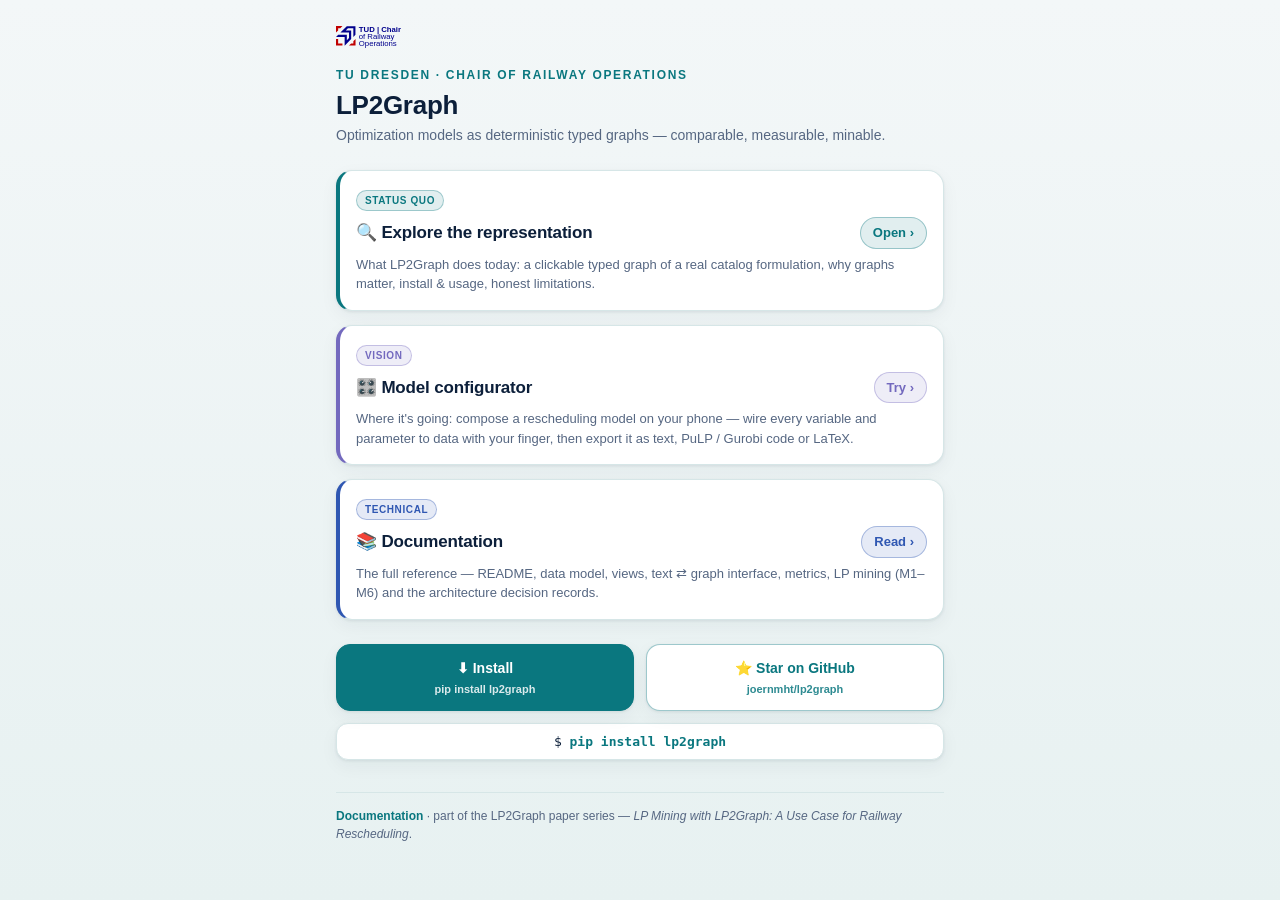
==== commit ee147b92: "docs: landing page becomes site root; technical mkdocs site moves under /docs/ - Pages tree assemble" ====
--- a/docs/demo/index.html
+++ b/docs/demo/index.html
@@ -61,6 +61,9 @@
   a.app.alt{border-left-color:var(--tier3)}
   a.app.alt .go,a.app.alt .tag{color:var(--tier3);background:color-mix(in srgb,var(--tier3) 12%,transparent);
     border-color:color-mix(in srgb,var(--tier3) 35%,transparent)}
+  a.app.doc{border-left-color:var(--accent2)}
+  a.app.doc .go,a.app.doc .tag{color:var(--accent2);background:color-mix(in srgb,var(--accent2) 12%,transparent);
+    border-color:color-mix(in srgb,var(--accent2) 35%,transparent)}
 
   .cta{display:grid;grid-template-columns:1fr 1fr;gap:12px;margin-top:24px}
   a.btn{display:block;text-align:center;text-decoration:none;font-weight:800;font-size:14px;
@@ -98,6 +101,11 @@
     <div class="ah"><div class="at">🎛️ Model configurator</div><div class="go">Try ›</div></div>
     <div class="as">Where it's going: compose a rescheduling model on your phone — wire every variable and parameter to data with your finger, then export it as text, PuLP / Gurobi code or LaTeX.</div>
   </a>
+  <a class="app doc" href="https://joernmht.github.io/lp2graph/docs/">
+    <div class="tag">technical</div>
+    <div class="ah"><div class="at">📚 Documentation</div><div class="go">Read ›</div></div>
+    <div class="as">The full reference — README, data model, views, text ⇄ graph interface, metrics, LP mining (M1–M6) and the architecture decision records.</div>
+  </a>
 </div>
 
 <div class="cta">
@@ -107,7 +115,7 @@
 <div class="install">$ <b>pip install lp2graph</b></div>
 
 <footer>
-  <span><a href="https://joernmht.github.io/lp2graph/">Documentation</a> · part of the LP2Graph paper series — <i>LP Mining with LP2Graph: A Use Case for Railway Rescheduling</i>.</span>
+  <span><a href="https://joernmht.github.io/lp2graph/docs/">Documentation</a> · part of the LP2Graph paper series — <i>LP Mining with LP2Graph: A Use Case for Railway Rescheduling</i>.</span>
 </footer>
 </body>
 </html>
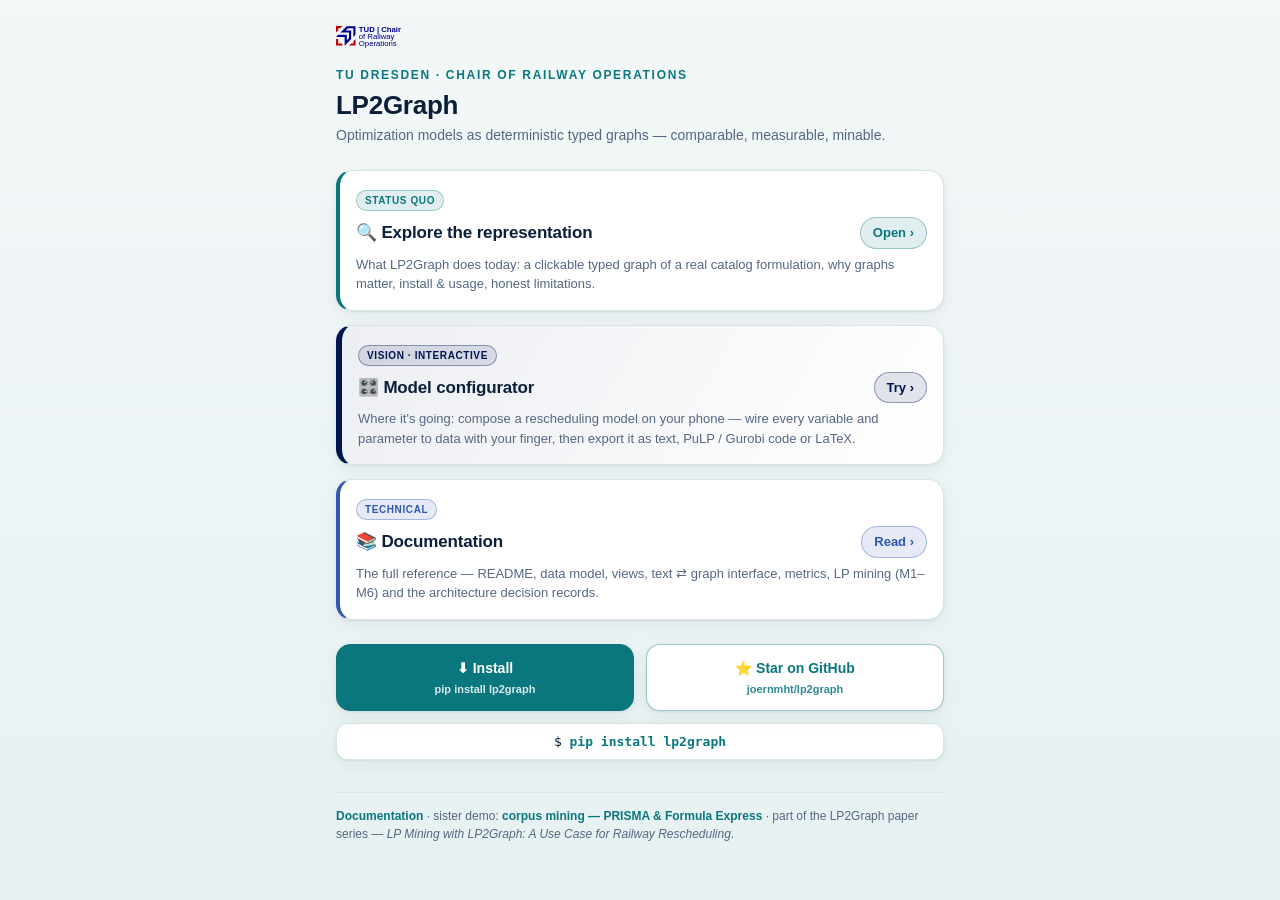
==== commit b845af2f: "docs(demo): emphasize the configurator + cross-link the corpus demo on every page - configurator car" ====
--- a/docs/demo/index.html
+++ b/docs/demo/index.html
@@ -58,9 +58,14 @@
     padding:2px 8px;border-radius:999px;margin-bottom:6px;color:var(--accent);
     background:color-mix(in srgb,var(--accent) 12%,transparent);
     border:1px solid color-mix(in srgb,var(--accent) 32%,transparent)}
-  a.app.alt{border-left-color:var(--tier3)}
-  a.app.alt .go,a.app.alt .tag{color:var(--tier3);background:color-mix(in srgb,var(--tier3) 12%,transparent);
-    border-color:color-mix(in srgb,var(--tier3) 35%,transparent)}
+  /* game-like entries stand out: darker (Dunkelblau) in light, orange in dark */
+  a.app.game{--gc:#001450;border-left:6px solid var(--gc);
+    background:linear-gradient(120deg,color-mix(in srgb,var(--gc) 7%,var(--card)),var(--card))}
+  a.app.game .go,a.app.game .tag{color:var(--gc);background:color-mix(in srgb,var(--gc) 11%,transparent);
+    border-color:color-mix(in srgb,var(--gc) 38%,transparent)}
+  @media (prefers-color-scheme: dark){
+    a.app.game{--gc:var(--warn)}
+  }
   a.app.doc{border-left-color:var(--accent2)}
   a.app.doc .go,a.app.doc .tag{color:var(--accent2);background:color-mix(in srgb,var(--accent2) 12%,transparent);
     border-color:color-mix(in srgb,var(--accent2) 35%,transparent)}
@@ -96,8 +101,8 @@
     <div class="ah"><div class="at">🔍 Explore the representation</div><div class="go">Open ›</div></div>
     <div class="as">What LP2Graph does today: a clickable typed graph of a real catalog formulation, why graphs matter, install &amp; usage, honest limitations.</div>
   </a>
-  <a class="app alt" href="configurator.html">
-    <div class="tag">vision</div>
+  <a class="app game" href="configurator.html">
+    <div class="tag">vision · interactive</div>
     <div class="ah"><div class="at">🎛️ Model configurator</div><div class="go">Try ›</div></div>
     <div class="as">Where it's going: compose a rescheduling model on your phone — wire every variable and parameter to data with your finger, then export it as text, PuLP / Gurobi code or LaTeX.</div>
   </a>
@@ -115,7 +120,7 @@
 <div class="install">$ <b>pip install lp2graph</b></div>
 
 <footer>
-  <span><a href="https://joernmht.github.io/lp2graph/docs/">Documentation</a> · part of the LP2Graph paper series — <i>LP Mining with LP2Graph: A Use Case for Railway Rescheduling</i>.</span>
+  <span><a href="https://joernmht.github.io/lp2graph/docs/">Documentation</a> · sister demo: <a href="https://railpmining.joernmaurischat.de/">corpus mining — PRISMA &amp; Formula Express</a> · part of the LP2Graph paper series — <i>LP Mining with LP2Graph: A Use Case for Railway Rescheduling</i>.</span>
 </footer>
 </body>
 </html>
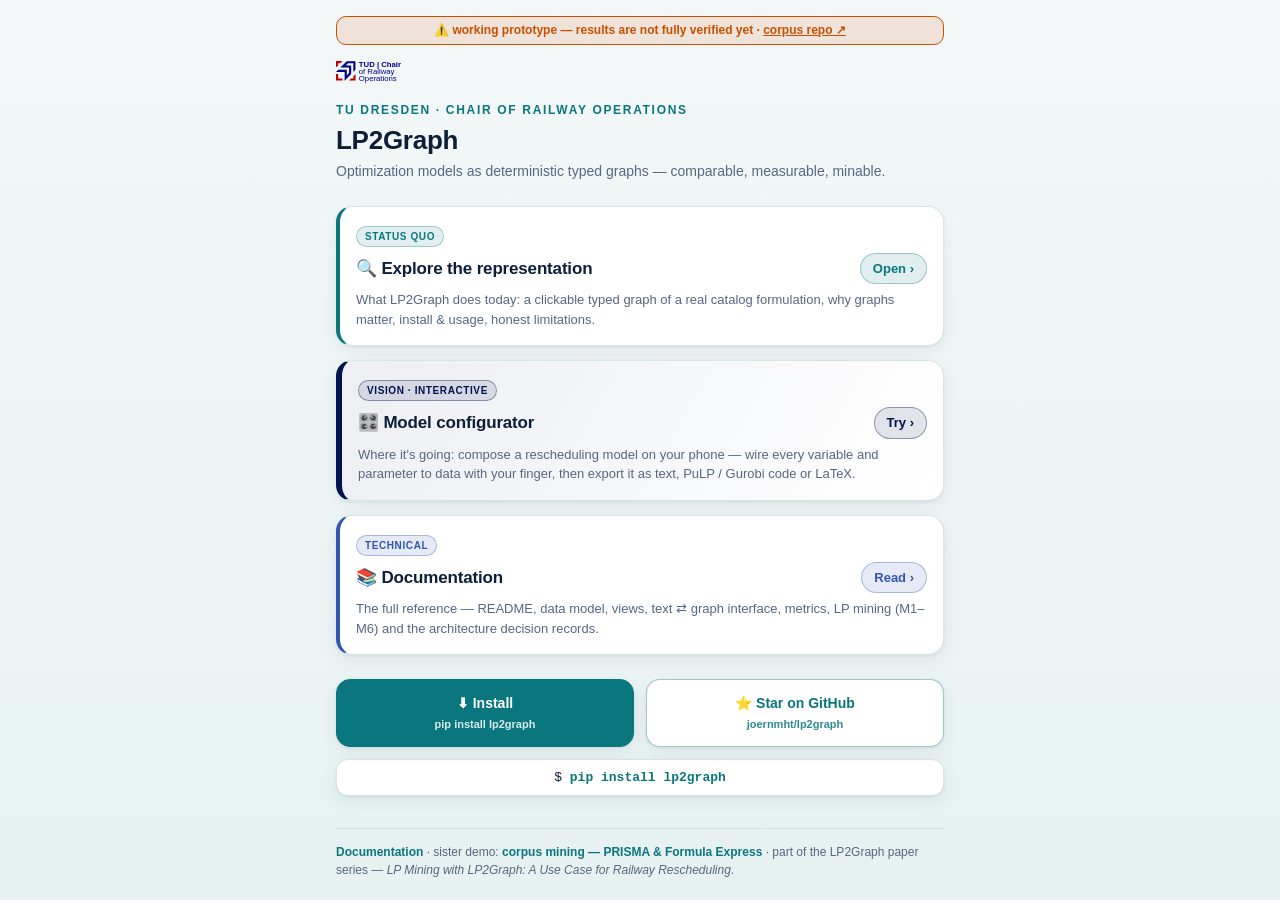
==== commit 7520c823: "demo: prototype disclaimer banner on landing, explore and configurator Warn-coloured banner at the t" ====
--- a/docs/demo/index.html
+++ b/docs/demo/index.html
@@ -86,6 +86,7 @@
 </style>
 </head>
 <body>
+<div class="proto" style="background:color-mix(in srgb,var(--warn) 12%,transparent);color:var(--warn);border:1.5px solid var(--warn);border-radius:10px;padding:5px 10px;font-size:12px;font-weight:650;text-align:center;line-height:1.45;margin-bottom:12px">⚠️ working prototype — results are not fully verified yet · <a href="https://github.com/joernmht/raiLPminerExperimentation" target="_blank" rel="noopener" style="color:var(--warn);font-weight:800">corpus repo ↗</a></div>
 <header>
   <div class="brandlogo" aria-label="TUD — Chair of Railway Operations">
     <svg viewBox="0 0 1014 321" xmlns="http://www.w3.org/2000/svg" role="img"><g transform="translate(-1485 -585)"><text fill="#00008C" font-family="Arial,Arial_MSFontService,sans-serif" font-weight="700" font-size="83" transform="matrix(1 0 0 1 1728.92 690)">TUD | Chair</text><text fill="#00008C" font-family="Arial,Arial_MSFontService,sans-serif" font-weight="400" font-size="83" transform="matrix(1 0 0 1 1728.92 763)">o</text><text fill="#00008C" font-family="Arial,Arial_MSFontService,sans-serif" font-weight="400" font-size="83" transform="matrix(1 0 0 1 1774.75 763)">f</text><text fill="#00008C" font-family="Arial,Arial_MSFontService,sans-serif" font-weight="400" font-size="83" transform="matrix(1 0 0 1 1820.59 763)">Railway </text><text fill="#00008C" font-family="Arial,Arial_MSFontService,sans-serif" font-weight="400" font-size="83" transform="matrix(1 0 0 1 1728.92 837)">Operations</text><path d="M1600.51 630 1693 630 1693 722.49 1670.62 744.874 1670.62 674.888 1670.62 674.888 1670.62 651.685 1670.62 651.685 1647.41 651.685 1612.6 651.685 1589.4 674.876 1589.4 674.888 1647.41 674.888 1647.41 768.077 1577.49 838 1577.49 745.511 1485 745.511 1508.77 721.74 1601.01 721.74 1601.01 779.747 1601.02 779.747 1624.21 756.556 1624.21 721.74 1624.21 698.536 1624.21 698.536 1601.01 698.536 1601.01 698.536 1531.97 698.536Z" fill="#00008C" fill-rule="evenodd"/><path d="M1485 628 1554 628 1530.99 651.345 1508.01 651.345 1508.01 674.655 1485 698Z" fill="#C00000" fill-rule="evenodd"/><path d="M1485 768 1508.01 768 1508.01 813.988 1554 813.988 1554 837 1485 837Z" fill="#C00000" fill-rule="evenodd"/><path d="M1694 768 1694 837 1624 837 1647.32 814.012 1670.65 814.012 1670.65 791.012Z" fill="#C00000" fill-rule="evenodd"/></g></svg>
@@ -106,7 +107,7 @@
     <div class="ah"><div class="at">🎛️ Model configurator</div><div class="go">Try ›</div></div>
     <div class="as">Where it's going: compose a rescheduling model on your phone — wire every variable and parameter to data with your finger, then export it as text, PuLP / Gurobi code or LaTeX.</div>
   </a>
-  <a class="app doc" href="https://joernmht.github.io/lp2graph/docs/">
+  <a class="app doc" href="https://lp2graph.joernmaurischat.de/docs/">
     <div class="tag">technical</div>
     <div class="ah"><div class="at">📚 Documentation</div><div class="go">Read ›</div></div>
     <div class="as">The full reference — README, data model, views, text ⇄ graph interface, metrics, LP mining (M1–M6) and the architecture decision records.</div>
@@ -120,7 +121,7 @@
 <div class="install">$ <b>pip install lp2graph</b></div>
 
 <footer>
-  <span><a href="https://joernmht.github.io/lp2graph/docs/">Documentation</a> · sister demo: <a href="https://railpmining.joernmaurischat.de/">corpus mining — PRISMA &amp; Formula Express</a> · part of the LP2Graph paper series — <i>LP Mining with LP2Graph: A Use Case for Railway Rescheduling</i>.</span>
+  <span><a href="https://lp2graph.joernmaurischat.de/docs/">Documentation</a> · sister demo: <a href="https://railpmining.joernmaurischat.de/">corpus mining — PRISMA &amp; Formula Express</a> · part of the LP2Graph paper series — <i>LP Mining with LP2Graph: A Use Case for Railway Rescheduling</i>.</span>
 </footer>
 </body>
 </html>
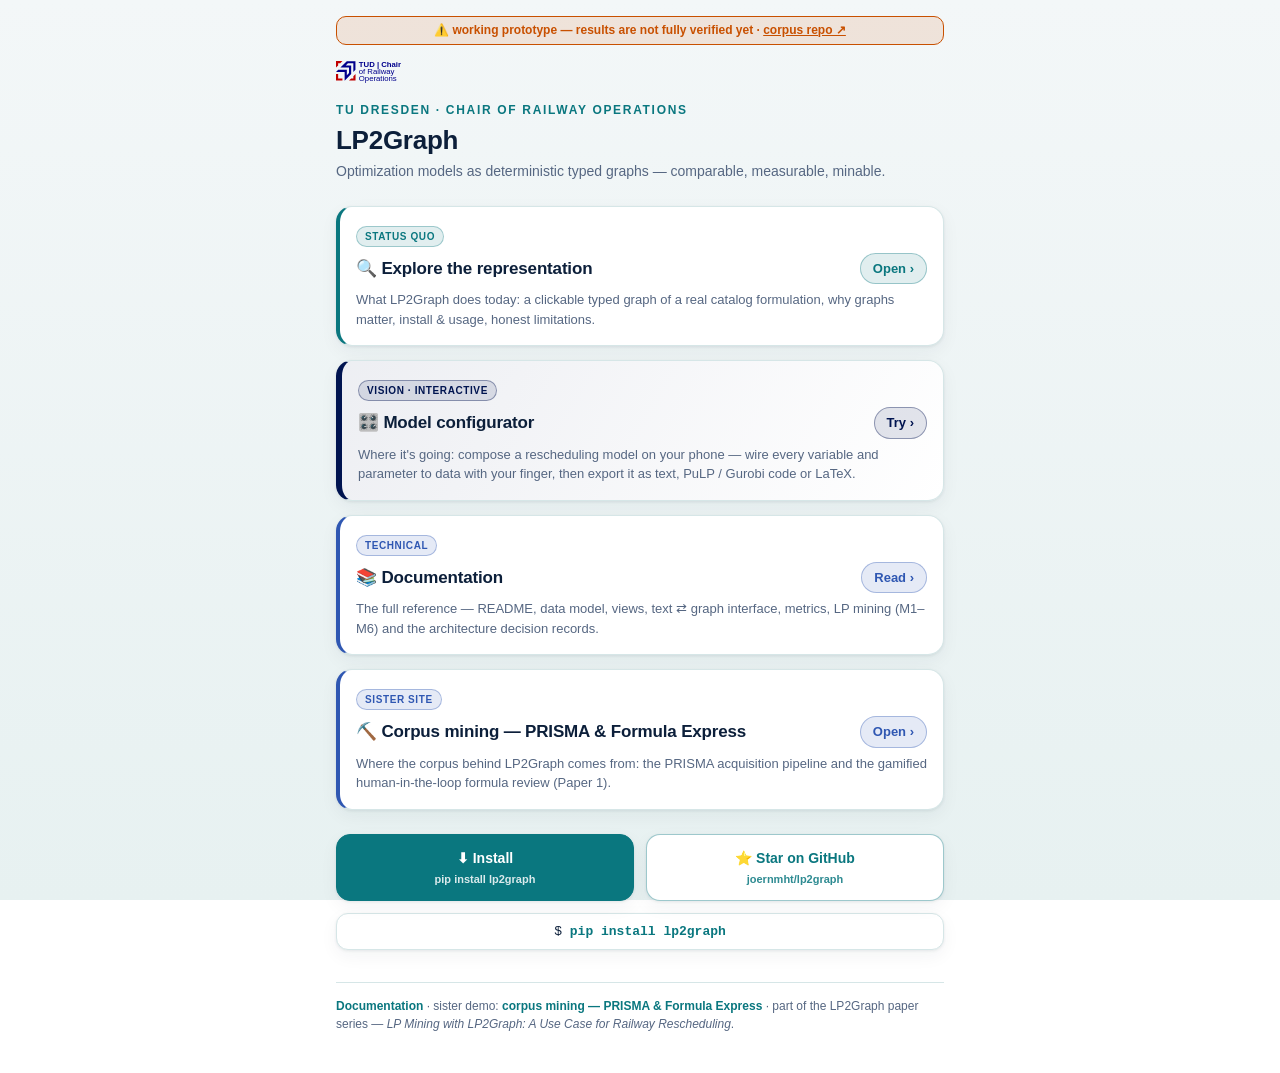
==== commit 78baecc3: "demo landing: add railpmining sister-site card (matches the lp2graph card on the railpmining landing" ====
--- a/docs/demo/index.html
+++ b/docs/demo/index.html
@@ -69,6 +69,10 @@
   a.app.doc{border-left-color:var(--accent2)}
   a.app.doc .go,a.app.doc .tag{color:var(--accent2);background:color-mix(in srgb,var(--accent2) 12%,transparent);
     border-color:color-mix(in srgb,var(--accent2) 35%,transparent)}
+  /* sister-site card (same look on both landings) */
+  a.app.sister{border-left-color:var(--accent2)}
+  a.app.sister .go,a.app.sister .tag{color:var(--accent2);background:color-mix(in srgb,var(--accent2) 12%,transparent);
+    border-color:color-mix(in srgb,var(--accent2) 35%,transparent)}
 
   .cta{display:grid;grid-template-columns:1fr 1fr;gap:12px;margin-top:24px}
   a.btn{display:block;text-align:center;text-decoration:none;font-weight:800;font-size:14px;
@@ -112,6 +116,11 @@
     <div class="ah"><div class="at">📚 Documentation</div><div class="go">Read ›</div></div>
     <div class="as">The full reference — README, data model, views, text ⇄ graph interface, metrics, LP mining (M1–M6) and the architecture decision records.</div>
   </a>
+  <a class="app sister" href="https://railpmining.joernmaurischat.de/">
+    <div class="tag">sister site</div>
+    <div class="ah"><div class="at">⛏️ Corpus mining — PRISMA &amp; Formula Express</div><div class="go">Open ›</div></div>
+    <div class="as">Where the corpus behind LP2Graph comes from: the PRISMA acquisition pipeline and the gamified human-in-the-loop formula review (Paper 1).</div>
+  </a>
 </div>
 
 <div class="cta">
